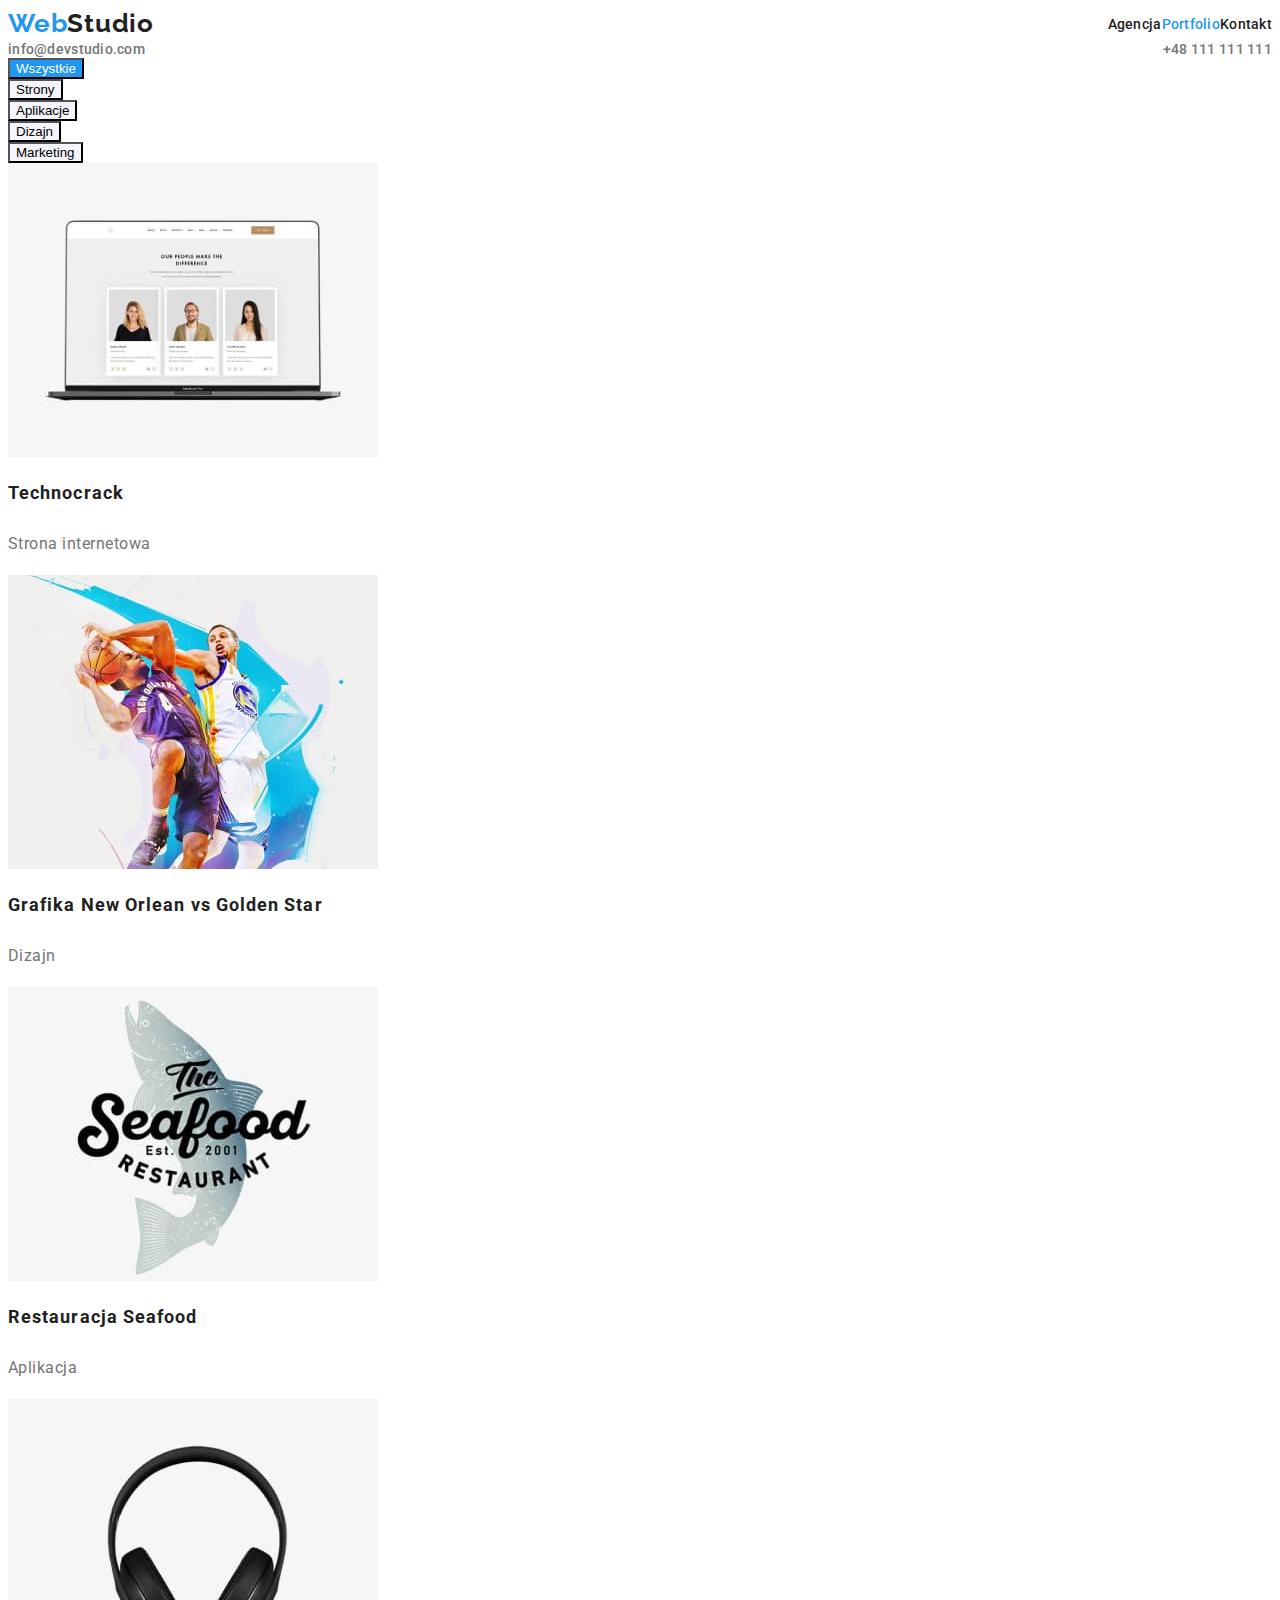
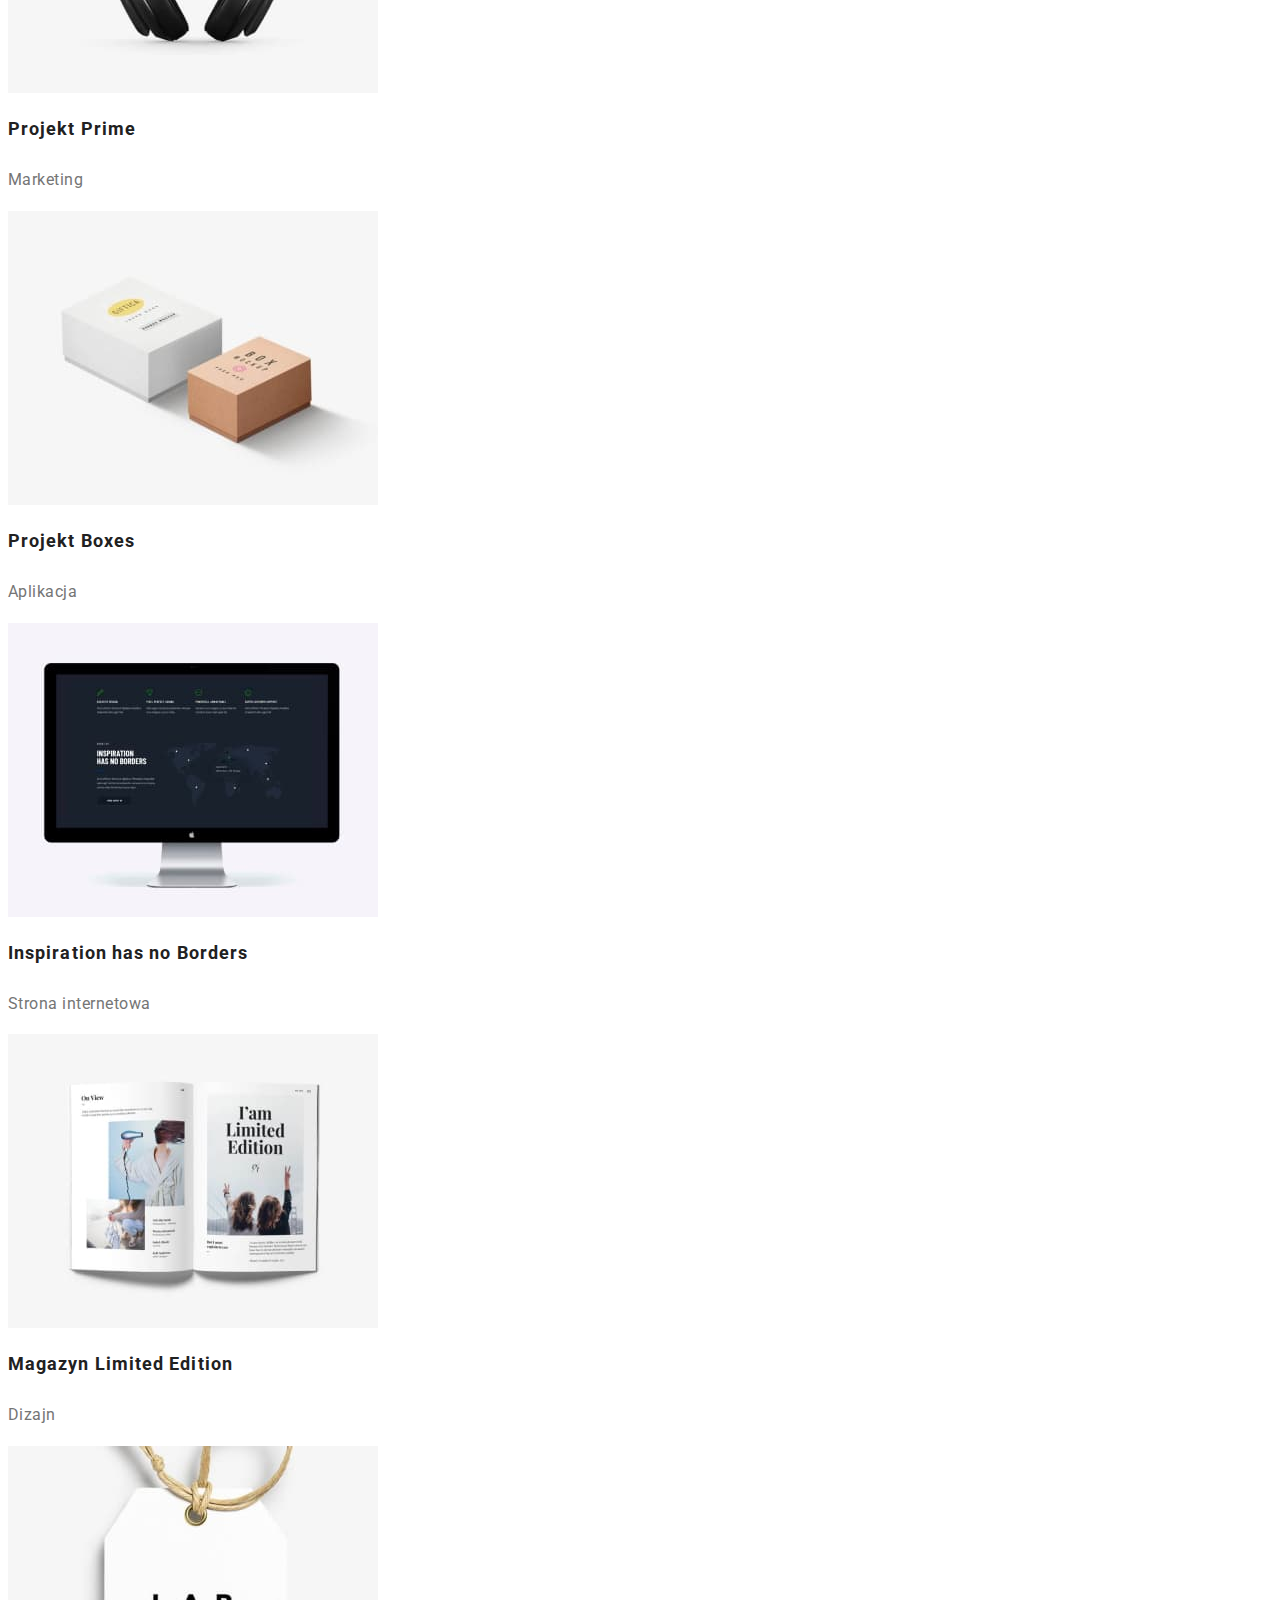
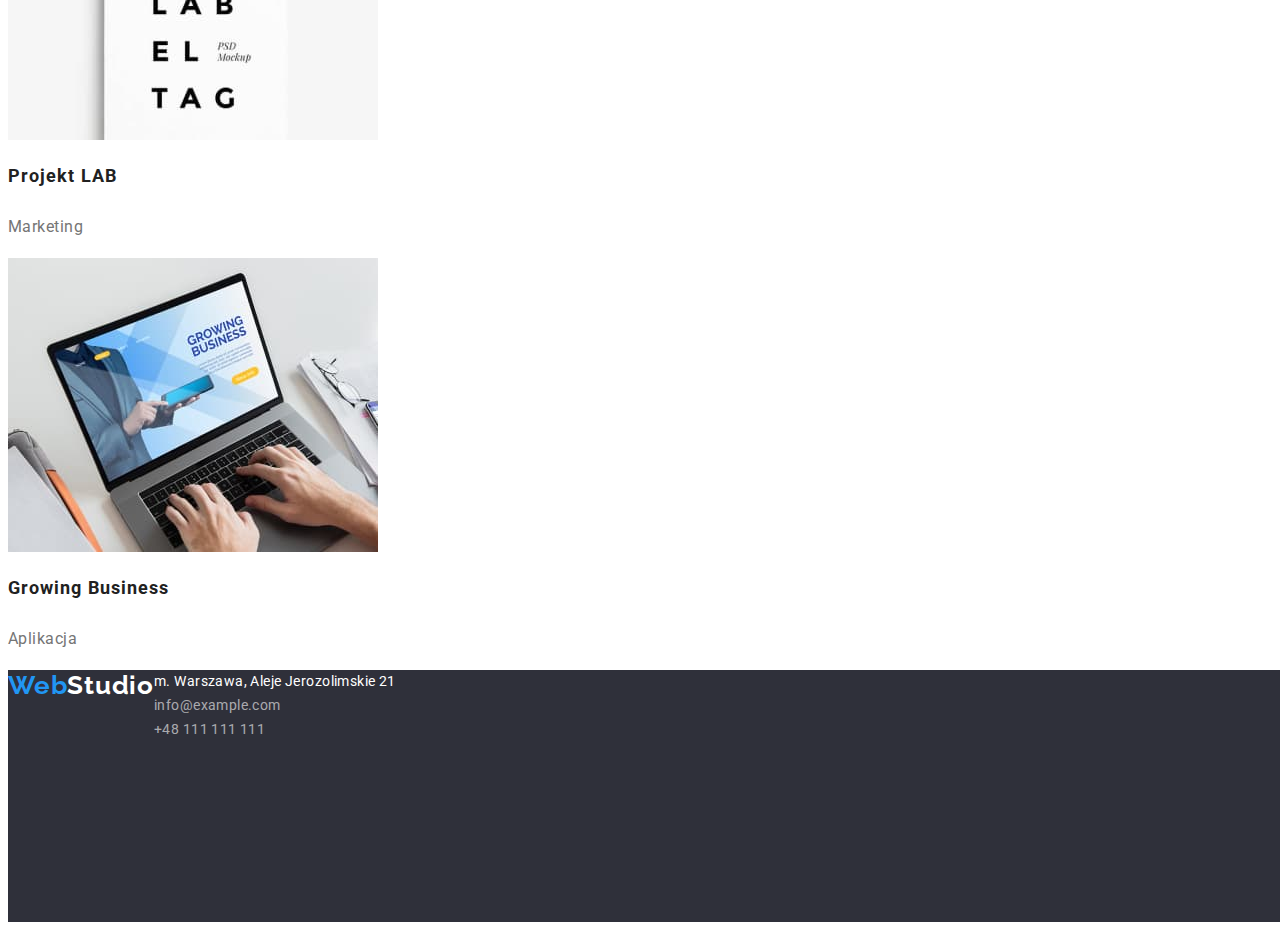
==== portfolio.html @ 9b87eff1 "Add files via upload" ====
<!DOCTYPE html>
<html lang="pl-PL">
  <head>
    <meta charset="UTF-8" />
    <meta http-equiv="X-UA-Compatible" content="IE=edge" />
    <meta name="viewport" content="width=device-width, initial-scale=1.0" />
    <title>Portfolio</title>
    <link rel="stylesheet" href="./css/styles.css" />
    <link rel="preconnect" href="https://fonts.gstatic.com" />
    <link
      href="https://fonts.googleapis.com/css2?family=Raleway:wght@700&family=Roboto:wght@400;500;700;900&display=swap"
      rel="stylesheet"
    />
  </head>

  <body>
    <!-- <HEADER> (MENU NAVIGATION) -->
    <header>
      <nav class="menu-navigation">
        <a class="logo-link" href="./index.html"
          ><span class="logo-blue">Web</span>Studio</a
        >
        <ul class="menu-navigation-list">
          <li class="menu-navigation-list-item">
            <a class="menu-navigation-list-link" href="#">Agencja</a>
          </li>
          <li class="menu-navigation-list-item">
            <a
              class="menu-navigation-list-link active-link"
              href="./portfolio.html"
              >Portfolio</a
            >
          </li>
          <li class="menu-navigation-list-item">
            <a class="menu-navigation-list-link" href="#">Kontakt</a>
          </li>
        </ul>
      </nav>
      <ul class="menu-contacts-list">
        <li class="menu-contacts-list-item">
          <a class="menu-contacts-list-link" href="mailto:info@devstudio.com"
            >info@devstudio.com</a
          >
        </li>
        <li class="menu-contacts-list-item">
          <a class="menu-contacts-list-link" href="tel:+48111111111"
            >+48 111 111 111</a
          >
        </li>
      </ul>
    </header>

    <main>
      <section class="portfolio">
        <div class="filters">
          <ul class="filters-list">
            <li class="filters-list-item">
              <button class="filter-btn active-btn" type="button">
                Wszystkie
              </button>
            </li>
            <li class="filters-list-item">
              <button class="filter-btn" type="button">Strony</button>
            </li>
            <li class="filters-list-item">
              <button class="filter-btn" type="button">Aplikacje</button>
            </li>
            <li class="filters-list-item">
              <button class="filter-btn" type="button">Dizajn</button>
            </li>
            <li class="filters-list-item">
              <button class="filter-btn" type="button">Marketing</button>
            </li>
          </ul>
        </div>
        
        <div class="examples">
          <ul class="examples-list">
            <li class="examples-list-item">
              <img
                class="examples-list-photo"
                src="./images/portfolio/portfolio-technocrack.jpg"
                alt="strona internetowa z trzema postaciami"
                width="370"
                height="294"
              />
              <p class="examples-list-title">Technocrack</p>
              <p class="examples-list-category">Strona internetowa</p>
            </li>
            <li class="examples-list-item">
              <img
                class="examples-list-photo"
                src="./images/portfolio/portfolio-grafika.jpg"
                alt="dwóch koszykarzy w powietrzu z piłką"
                width="370"
                height="294"
              />
              <p class="examples-list-title">
                Grafika New Orlean vs Golden Star
              </p>
              <p class="examples-list-category">Dizajn</p>
            </li>
            <li class="examples-list-item">
              <img
                class="examples-list-photo"
                src="./images/portfolio/portfolio-restauracja.jpg"
                alt="szara ryba z logo restauracji"
                width="370"
                height="294"
              />
              <p class="examples-list-title">Restauracja Seafood</p>
              <p class="examples-list-category">Aplikacja</p>
            </li>
            <li class="examples-list-item">
              <img
                class="examples-list-photo"
                src="./images/portfolio/portfolio-prime.jpg"
                alt="czarne słuchawki"
                width="370"
                height="294"
              />
              <p class="examples-list-title">Projekt Prime</p>
              <p class="examples-list-category">Marketing</p>
            </li>
            <li class="examples-list-item">
              <img
                class="examples-list-photo"
                src="./images/portfolio/portfolio-boxes.jpg"
                alt="dwa prostokątne pudełka"
                width="370"
                height="294"
              />
              <p class="examples-list-title">Projekt Boxes</p>
              <p class="examples-list-category">Aplikacja</p>
            </li>
            <li class="examples-list-item">
              <img
                class="examples-list-photo"
                src="./images/portfolio/portfolio-inspiration.jpg"
                alt="monitor z szarą mapą świata na czarnym tle"
                width="370"
                height="294"
              />
              <p class="examples-list-title">Inspiration has no Borders</p>
              <p class="examples-list-category">Strona internetowa</p>
            </li>
            <li class="examples-list-item">
              <img
                class="examples-list-photo"
                src="./images/portfolio/portfolio-magazyn.jpg"
                alt="książka z artykułami"
                width="370"
                height="294"
              />
              <p class="examples-list-title">Magazyn Limited Edition</p>
              <p class="examples-list-category">Dizajn</p>
            </li>
            <li class="examples-list-item">
              <img
                class="examples-list-photo"
                src="./images/portfolio/portfolio-lab.jpg"
                alt="biała etykieta ze sznurkiem"
                width="370"
                height="294"
              />
              <p class="examples-list-title">Projekt LAB</p>
              <p class="examples-list-category">Marketing</p>
            </li>
            <li class="examples-list-item">
              <img
                class="examples-list-photo"
                src="./images/portfolio/portfolio-growing.jpg"
                alt="laptop pokazujązy fragment mężczyzny w garniturze"
                width="370"
                height="294"
              />
              <p class="examples-list-title">Growing Business</p>
              <p class="examples-list-category">Aplikacja</p>
            </li>
          </ul>
        </div>
      </section>
    </main>

    <!-- CONTACT -->
    <footer class="contact">
      <a class="logo-link white" href="./index.html">
        <span class="logo-blue">Web</span>Studio
      </a>
      <address class="address">
        <ul class="address-list">
          <li class="address-list-item">
            <a
              class="address-list-link white"
              target="_blank"
              href="https://goo.gl/maps/rPz5dUSjKDYNv8CF8"
            >
              m. Warszawa, Aleje Jerozolimskie 21
            </a>
          </li>
          <li class="address-list-item">
            <a class="address-list-link" href="mailto:info@example.com">
              info@example.com
            </a>
          </li>
          <li class="address-list-item">
            <a class="address-list-link" href="tel:+48111111111">
              +48 111 111 111
            </a>
          </li>
        </ul>
      </address>
    </footer>
  </body>
</html>
---- css/styles.css ----
:root {
  --main-font: 'Roboto', 'Verdana', 'Tahoma', sans-serif;
  --secondary-font: 'Raleway', 'Verdana', 'Tahoma', sans-serif;
  --main-color: #212121;
  --white-color: #ffffff;
  --blue-color: #2196f3;
  --gray-color: #757575;
  --background-color-dark: #2f303a;
  --background-color-gray: #f5f4fa;
  --opacity-color: rgba(255, 255, 255, 0.6);
}

body {
  font-family: var(--main-font);
  color: var(--main-color);
}

h1, h2, h3, h4 {
  margin: 0;
}

ul {
  padding: 0;
  margin: 0;
  list-style: none;
}

img {
  display: block;
}

.container {
  width: 1200px;
  padding: 0 15px;
}


/* ======= COMPONENTS ======= */

.logo-link {
  font-family: var(--secondary-font);
  font-weight: 700;
  font-size: 26px;
  line-height: 1.192;
  letter-spacing: 0.03em;
  color: var(--main-color);
}

.logo-blue {
  color: var(--blue-color);
}

.address-list-link,
.menu-navigation-list-link,
.logo-link,
.menu-contacts-list-link {
  text-decoration: none;
}

.section-header {
  font-weight: 700;
  font-size: 36px;
  line-height: 1.167;
  text-align: center;
  letter-spacing: 0.03em;
}

/* ======= END COMPONENTS ======= */



}

/* ======= <HEADER> (MENU NAVIGATION) ======= */

.container {
  background-color: yellow;
  width: 1200px;
  display: flex;
  align-items: center;
  justify-content: center;
  flex-direction: column;
}

.menu-navigation,
.menu-navigation-list,
.menu-contacts-list {
  display: flex;
  align-items: center;
  justify-content: space-between;
}

.menu-navigation-list-link,
.menu-contacts-list-link {
  font-weight: 500;
  font-size: 14px;
  line-height: 1.142;
  letter-spacing: 0.02em;
  color: var(--main-color);
}

.menu-contacts-list-link {
  color: var(--gray-color);
}

.menu-navigation-list-link:hover,
.menu-navigation-list-link:focus,
.menu-contacts-list-link:hover,
.menu-contacts-list-link:focus,
.active-link {
  color: var(--blue-color);
}

/* ======= END <HEADER> (MENU NAVIGATION) ======= */

/* ======= <MAIN> (HEADER)  ======= */



.background-header {
  display: flex;
  flex-direction: column;
  justify-content: center;
  align-items: center;

  background-color: var(--background-color-dark);
  width: 1600px;
  height: 600px;
}

.main-header {
  color: var(--white-color);
  font-weight: 900;
  font-size: 44px;
  line-height: 1.36;
  text-align: center;
  letter-spacing: 0.06em;
  text-transform: uppercase;
  width: 696px;
  height: 120px;
  margin-bottom: 30px;
}

.order-btn {
  width: 200px;
  height: 50px;
  background: #2196F3;
  box-shadow: 0px 4px 4px rgba(0, 0, 0, 0.15);
  border-radius: 4px;

  background-color: var(--blue-color);
  color: var(--white-color);
  font-family: var(--main-font);
  font-weight: 700;
  font-size: 16px;
  line-height: 1.87;
  text-align: center;
  letter-spacing: .06em;
  box-shadow: 0px 4px 4px rgba(0, 0, 0, 0.15);
  border-radius: 4px;
  cursor: pointer;
}

/* ======= END <MAIN> (HEADER) ======= */

/* ======= WHY US ======= */

.article-list {
  display: flex;
}

.article-header {
  font-weight: 700;
  font-size: 14px;
  line-height: 1.143;
  letter-spacing: 0.03em;
  text-transform: uppercase;
}

.article-list-text {
  font-size: 14px;
  line-height: 1.71;
  letter-spacing: 0.03em;
  color: var(--gray-color);
}
/* ======= END WHY US ======= */

/* ======= OFFER ======= */

.offer-list {
  display: flex;
  justify-content: space-between;
}

/* ======= END OFFER ======= */

/* ======= TEAM ======= */

.team-list {
  display: flex;
}

.team {
  background-color: var(--background-color-gray);
  /*  width: 1600px;
  height: 648px;*/
}

.team-list {
  list-style: none;
  justify-content: space-between;
}

.team-list-name {
  font-weight: 500;
  font-size: 16px;
  line-height: 1.188;
  text-align: center;
  letter-spacing: 0.03em;
}

.team-list-position {
  font-size: 16px;
  line-height: 1.188;
  text-align: center;
  letter-spacing: 0.03em;

  color: var(--gray-color);
}
/* ======= END TEAM ======= */

/* =======  CONTACT ======= */

.contact-container {
  margin: 60px auto 60px 215px;
}

/* .address-list  */

.contact {
  display: flex;

  background-color: var(--background-color-dark);
  width: 1600px;
  height: 252px;
}

.address-list-link {
  font-size: 14px;
  line-height: 1.71;
  letter-spacing: 0.03em;
  font-style: normal;
  color: var(--opacity-color);
}

.address-list-link:hover,
.address-list-link:focus {
  color: var(--blue-color);
}

.white {
  color: var(--white-color);
}

/* ======= END CONTACT ======= */

/* ===================== portfolio ===================== */

/* ======= PORTFOLIO ======= */

.filter-btn {
  background-color: var(--background-color-gray);
  cursor: pointer;
}

.filter-btn:hover,
.filter-btn:focus,
.active-btn {
  color: var(--white-color);
  background-color: var(--blue-color);
}

.examples-list-title {
  font-weight: 700;
  font-size: 18px;
  line-height: 2;
  letter-spacing: 0.06em;
}

.examples-list-category {
  font-size: 16px;
  line-height: 1.87;
  letter-spacing: 0.03em;
  color: var(--gray-color);
}
/* ======= END PORTFOLIO ======= */
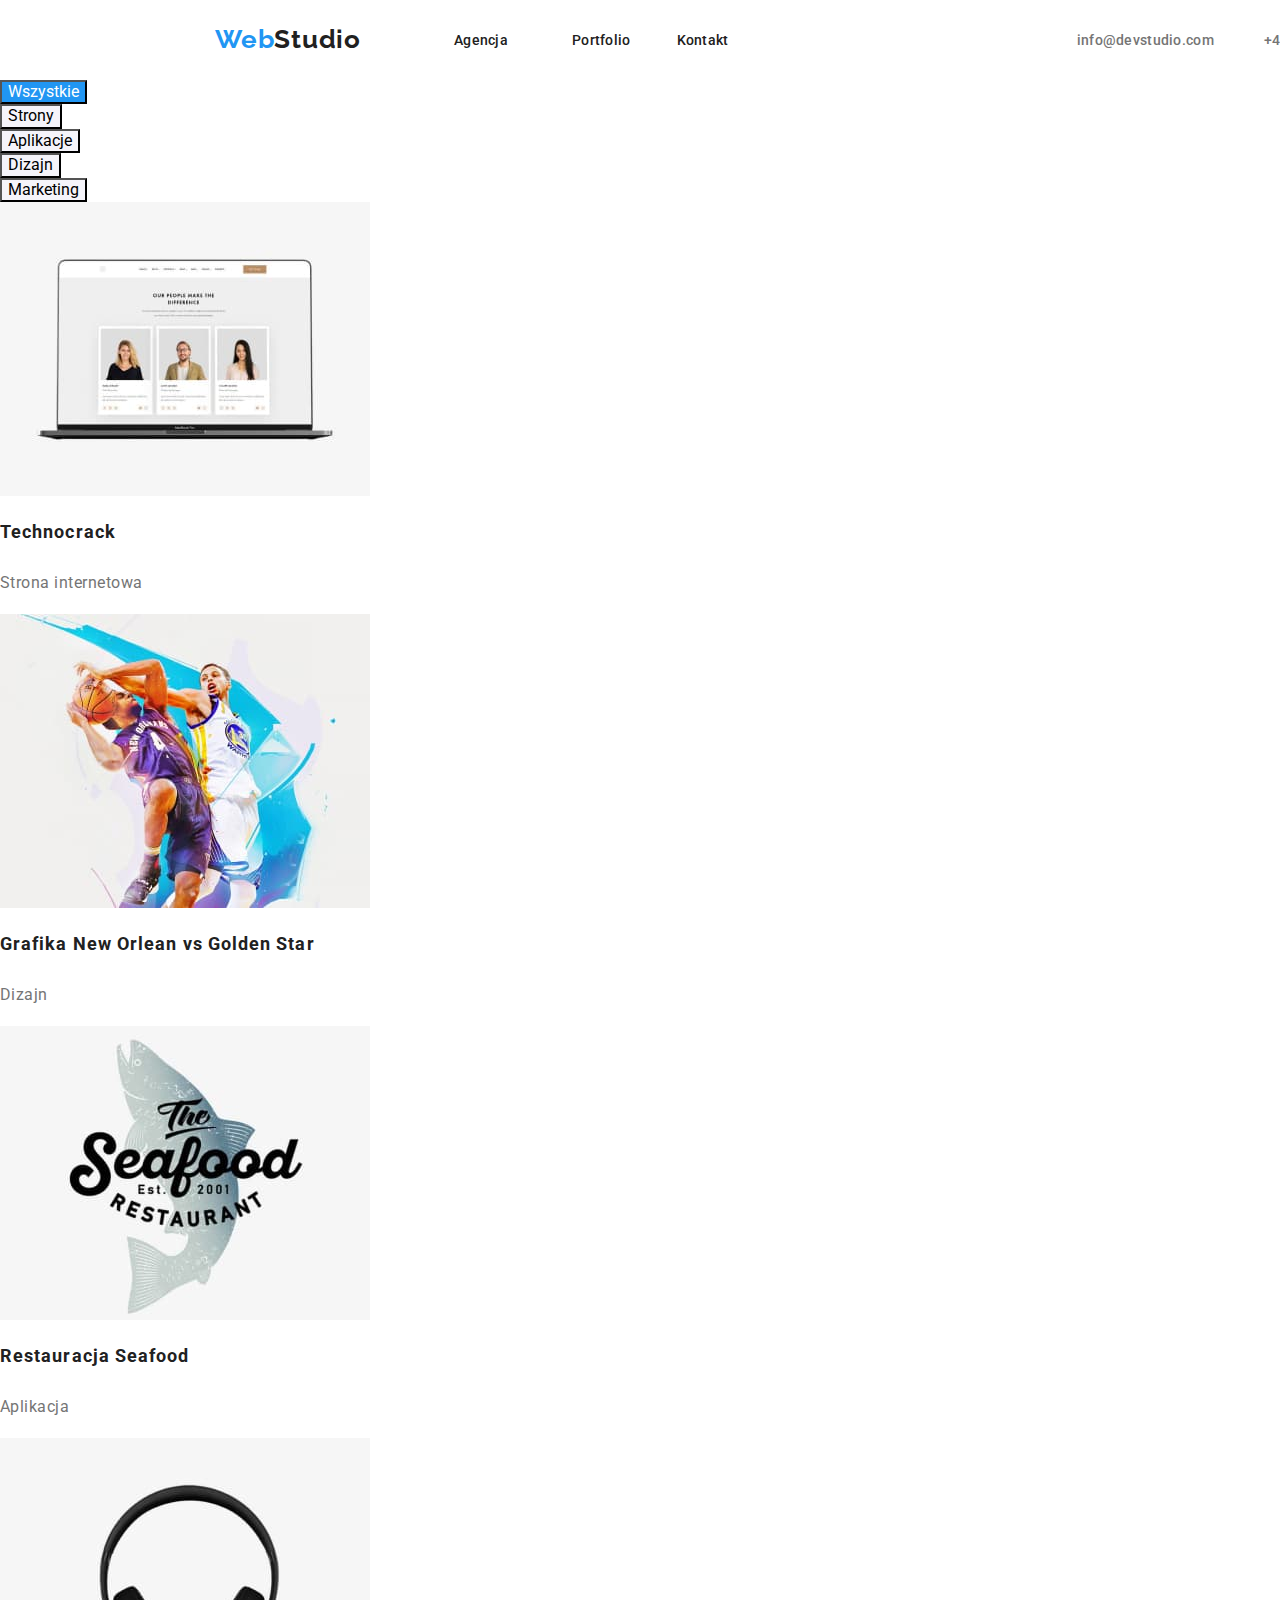
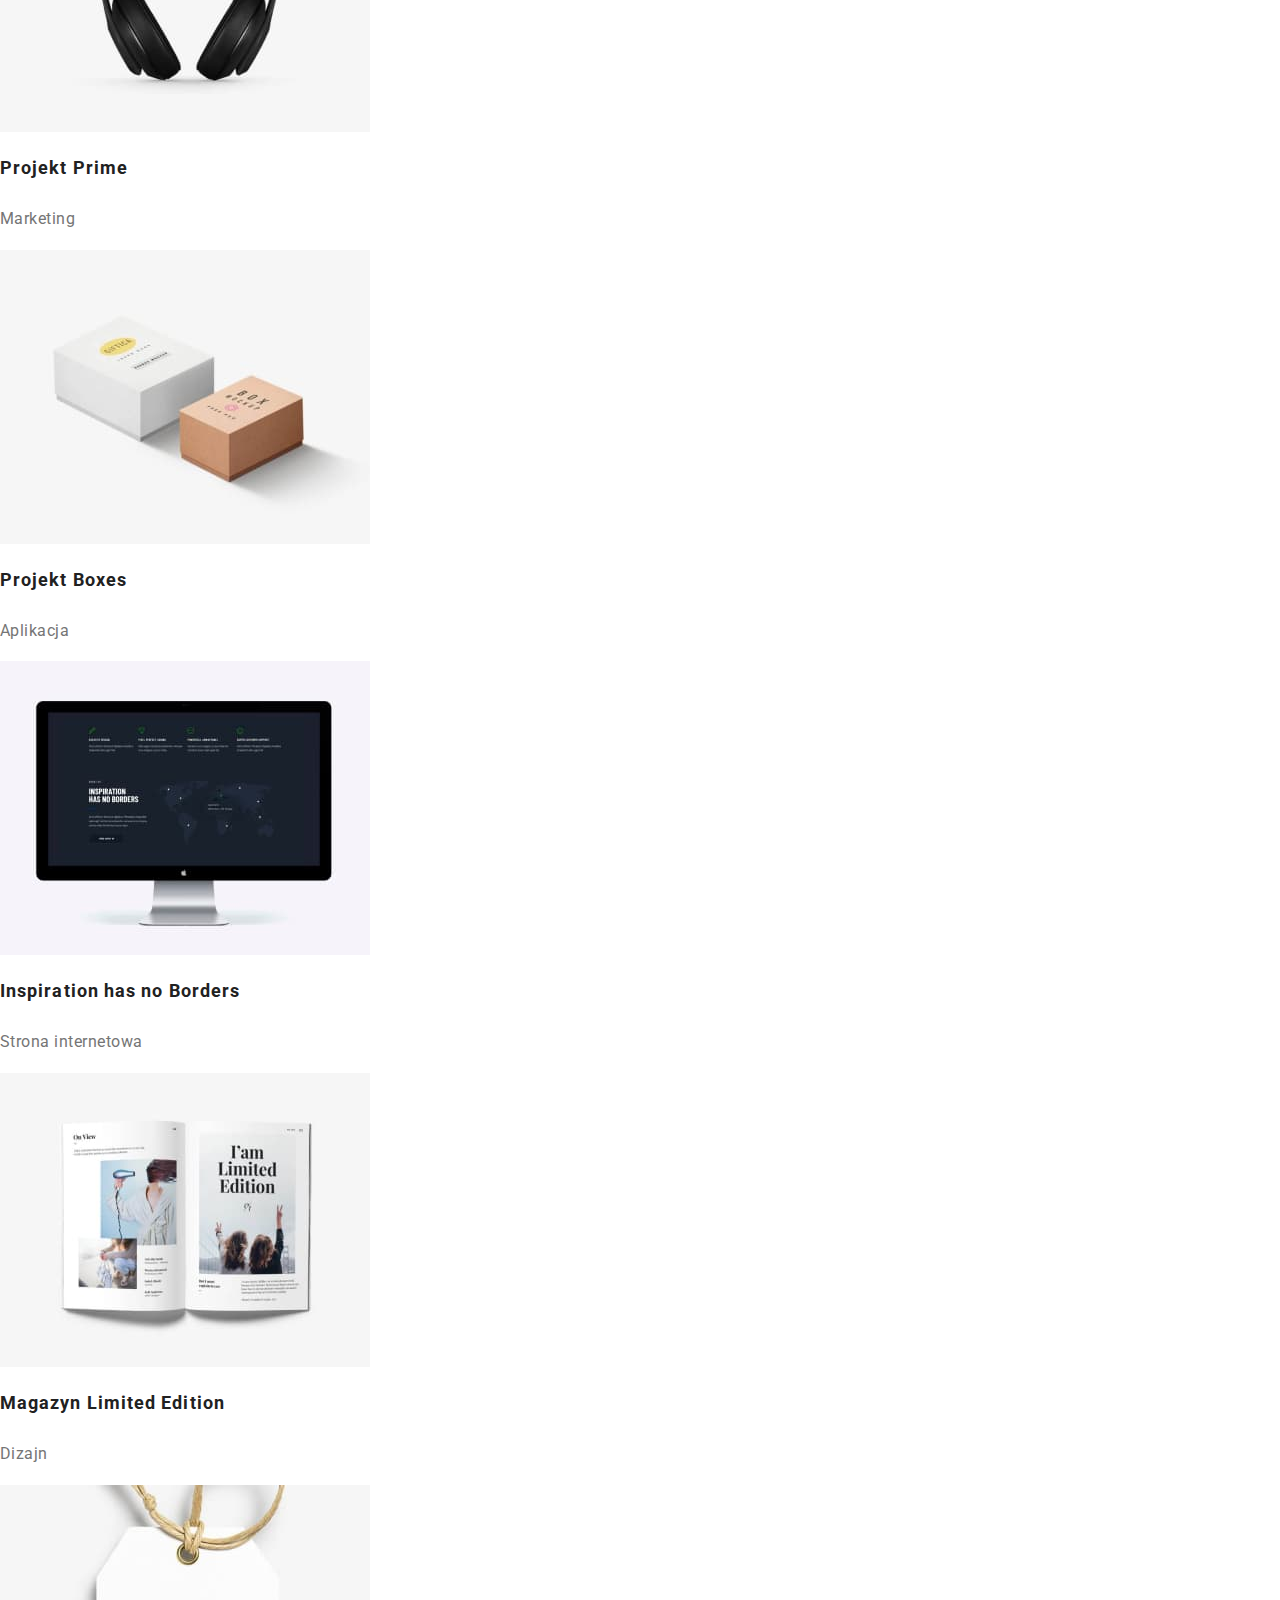
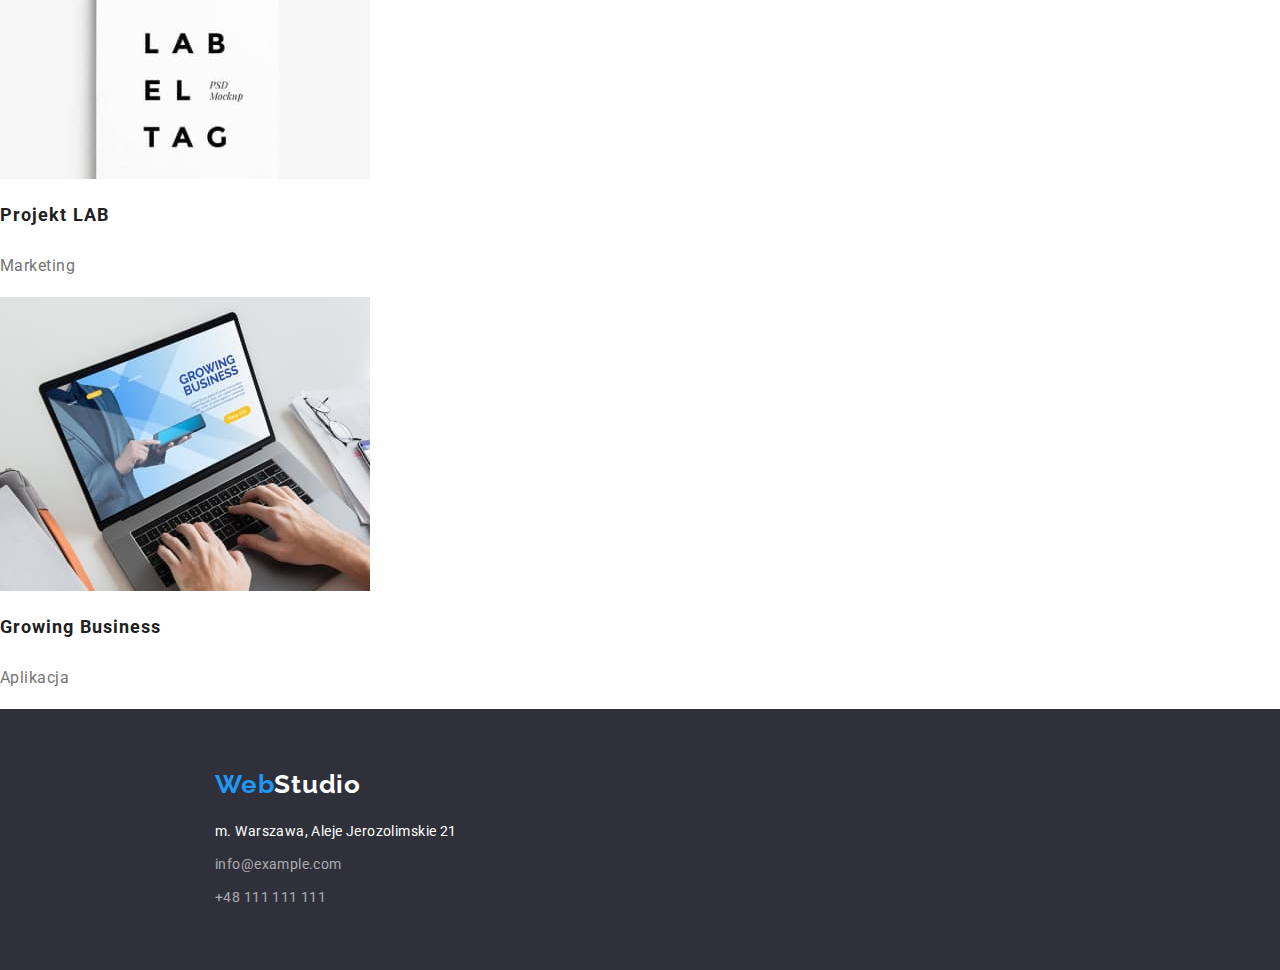
==== commit 4a9eb74f: "zaczynam portfolio, container 1600" ====
--- a/portfolio.html
+++ b/portfolio.html
@@ -5,6 +5,10 @@
     <meta http-equiv="X-UA-Compatible" content="IE=edge" />
     <meta name="viewport" content="width=device-width, initial-scale=1.0" />
     <title>Portfolio</title>
+     <link
+    rel="stylesheet"
+    href="https://cdnjs.cloudflare.com/ajax/libs/modern-normalize/1.0.0/modern-normalize.min.css"
+    />
     <link rel="stylesheet" href="./css/styles.css" />
     <link rel="preconnect" href="https://fonts.gstatic.com" />
     <link
@@ -14,202 +18,206 @@
   </head>
 
   <body>
-    <!-- <HEADER> (MENU NAVIGATION) -->
-    <header>
-      <nav class="menu-navigation">
-        <a class="logo-link" href="./index.html"
-          ><span class="logo-blue">Web</span>Studio</a
-        >
-        <ul class="menu-navigation-list">
-          <li class="menu-navigation-list-item">
-            <a class="menu-navigation-list-link" href="#">Agencja</a>
-          </li>
-          <li class="menu-navigation-list-item">
-            <a
-              class="menu-navigation-list-link active-link"
-              href="./portfolio.html"
-              >Portfolio</a
-            >
-          </li>
-          <li class="menu-navigation-list-item">
-            <a class="menu-navigation-list-link" href="#">Kontakt</a>
-          </li>
-        </ul>
-      </nav>
-      <ul class="menu-contacts-list">
-        <li class="menu-contacts-list-item">
-          <a class="menu-contacts-list-link" href="mailto:info@devstudio.com"
-            >info@devstudio.com</a
-          >
-        </li>
-        <li class="menu-contacts-list-item">
-          <a class="menu-contacts-list-link" href="tel:+48111111111"
-            >+48 111 111 111</a
-          >
-        </li>
-      </ul>
-    </header>
-
-    <main>
-      <section class="portfolio">
-        <div class="filters">
-          <ul class="filters-list">
-            <li class="filters-list-item">
-              <button class="filter-btn active-btn" type="button">
-                Wszystkie
-              </button>
+    <div class="main-page">
+      <!-- <HEADER> (MENU NAVIGATION) -->
+      <header>
+        <div class="container">    
+          <nav class="menu-navigation">
+            <a class="logo-link" href="./index.html"
+              ><span class="logo-blue">Web</span>Studio
+            </a>
+            <ul class="menu-navigation-list">
+              <li class="menu-navigation-list-item">
+                <a class="menu-navigation-list-link" href="#">Agencja</a>
+              </li>
+              <li class="menu-navigation-list-item">
+                <a class="menu-navigation-list-link" href="./portfolio.html"
+                  >Portfolio
+                </a>
+              </li>
+              <li class="menu-navigation-list-item">
+                <a class="menu-navigation-list-link" href="#">Kontakt</a>
+              </li>
+            </ul>
+          </nav>
+          <ul class="menu-contacts-list">
+            <li class="menu-contacts-list-item">
+              <a class="menu-contacts-list-link" href="mailto:info@devstudio.com"
+                >info@devstudio.com
+              </a>
             </li>
-            <li class="filters-list-item">
-              <button class="filter-btn" type="button">Strony</button>
-            </li>
-            <li class="filters-list-item">
-              <button class="filter-btn" type="button">Aplikacje</button>
-            </li>
-            <li class="filters-list-item">
-              <button class="filter-btn" type="button">Dizajn</button>
-            </li>
-            <li class="filters-list-item">
-              <button class="filter-btn" type="button">Marketing</button>
+            <li class="menu-contacts-list-item">
+              <a class="menu-contacts-list-link" href="tel:+48111111111"
+                >+48 111 111 111
+              </a>
             </li>
           </ul>
         </div>
-        
-        <div class="examples">
-          <ul class="examples-list">
-            <li class="examples-list-item">
-              <img
-                class="examples-list-photo"
-                src="./images/portfolio/portfolio-technocrack.jpg"
-                alt="strona internetowa z trzema postaciami"
-                width="370"
-                height="294"
-              />
-              <p class="examples-list-title">Technocrack</p>
-              <p class="examples-list-category">Strona internetowa</p>
-            </li>
-            <li class="examples-list-item">
-              <img
-                class="examples-list-photo"
-                src="./images/portfolio/portfolio-grafika.jpg"
-                alt="dwóch koszykarzy w powietrzu z piłką"
-                width="370"
-                height="294"
-              />
-              <p class="examples-list-title">
-                Grafika New Orlean vs Golden Star
-              </p>
-              <p class="examples-list-category">Dizajn</p>
-            </li>
-            <li class="examples-list-item">
-              <img
-                class="examples-list-photo"
-                src="./images/portfolio/portfolio-restauracja.jpg"
-                alt="szara ryba z logo restauracji"
-                width="370"
-                height="294"
-              />
-              <p class="examples-list-title">Restauracja Seafood</p>
-              <p class="examples-list-category">Aplikacja</p>
-            </li>
-            <li class="examples-list-item">
-              <img
-                class="examples-list-photo"
-                src="./images/portfolio/portfolio-prime.jpg"
-                alt="czarne słuchawki"
-                width="370"
-                height="294"
-              />
-              <p class="examples-list-title">Projekt Prime</p>
-              <p class="examples-list-category">Marketing</p>
-            </li>
-            <li class="examples-list-item">
-              <img
-                class="examples-list-photo"
-                src="./images/portfolio/portfolio-boxes.jpg"
-                alt="dwa prostokątne pudełka"
-                width="370"
-                height="294"
-              />
-              <p class="examples-list-title">Projekt Boxes</p>
-              <p class="examples-list-category">Aplikacja</p>
-            </li>
-            <li class="examples-list-item">
-              <img
-                class="examples-list-photo"
-                src="./images/portfolio/portfolio-inspiration.jpg"
-                alt="monitor z szarą mapą świata na czarnym tle"
-                width="370"
-                height="294"
-              />
-              <p class="examples-list-title">Inspiration has no Borders</p>
-              <p class="examples-list-category">Strona internetowa</p>
-            </li>
-            <li class="examples-list-item">
-              <img
-                class="examples-list-photo"
-                src="./images/portfolio/portfolio-magazyn.jpg"
-                alt="książka z artykułami"
-                width="370"
-                height="294"
-              />
-              <p class="examples-list-title">Magazyn Limited Edition</p>
-              <p class="examples-list-category">Dizajn</p>
-            </li>
-            <li class="examples-list-item">
-              <img
-                class="examples-list-photo"
-                src="./images/portfolio/portfolio-lab.jpg"
-                alt="biała etykieta ze sznurkiem"
-                width="370"
-                height="294"
-              />
-              <p class="examples-list-title">Projekt LAB</p>
-              <p class="examples-list-category">Marketing</p>
-            </li>
-            <li class="examples-list-item">
-              <img
-                class="examples-list-photo"
-                src="./images/portfolio/portfolio-growing.jpg"
-                alt="laptop pokazujązy fragment mężczyzny w garniturze"
-                width="370"
-                height="294"
-              />
-              <p class="examples-list-title">Growing Business</p>
-              <p class="examples-list-category">Aplikacja</p>
-            </li>
-          </ul>
-        </div>
-      </section>
-    </main>
+      </header>
 
-    <!-- CONTACT -->
-    <footer class="contact">
-      <a class="logo-link white" href="./index.html">
-        <span class="logo-blue">Web</span>Studio
-      </a>
-      <address class="address">
-        <ul class="address-list">
-          <li class="address-list-item">
-            <a
-              class="address-list-link white"
-              target="_blank"
-              href="https://goo.gl/maps/rPz5dUSjKDYNv8CF8"
-            >
-              m. Warszawa, Aleje Jerozolimskie 21
+      <main>
+        <section class="portfolio">
+          <div class="filters">
+            <ul class="filters-list">
+              <li class="filters-list-item">
+                <button class="filter-btn active-btn" type="button">
+                  Wszystkie
+                </button>
+              </li>
+              <li class="filters-list-item">
+                <button class="filter-btn" type="button">Strony</button>
+              </li>
+              <li class="filters-list-item">
+                <button class="filter-btn" type="button">Aplikacje</button>
+              </li>
+              <li class="filters-list-item">
+                <button class="filter-btn" type="button">Dizajn</button>
+              </li>
+              <li class="filters-list-item">
+                <button class="filter-btn" type="button">Marketing</button>
+              </li>
+            </ul>
+          </div>
+          
+          <div class="examples">
+            <ul class="examples-list">
+              <li class="examples-list-item">
+                <img
+                  class="examples-list-photo"
+                  src="./images/portfolio/portfolio-technocrack.jpg"
+                  alt="strona internetowa z trzema postaciami"
+                  width="370"
+                  height="294"
+                />
+                <p class="examples-list-title">Technocrack</p>
+                <p class="examples-list-category">Strona internetowa</p>
+              </li>
+              <li class="examples-list-item">
+                <img
+                  class="examples-list-photo"
+                  src="./images/portfolio/portfolio-grafika.jpg"
+                  alt="dwóch koszykarzy w powietrzu z piłką"
+                  width="370"
+                  height="294"
+                />
+                <p class="examples-list-title">
+                  Grafika New Orlean vs Golden Star
+                </p>
+                <p class="examples-list-category">Dizajn</p>
+              </li>
+              <li class="examples-list-item">
+                <img
+                  class="examples-list-photo"
+                  src="./images/portfolio/portfolio-restauracja.jpg"
+                  alt="szara ryba z logo restauracji"
+                  width="370"
+                  height="294"
+                />
+                <p class="examples-list-title">Restauracja Seafood</p>
+                <p class="examples-list-category">Aplikacja</p>
+              </li>
+              <li class="examples-list-item">
+                <img
+                  class="examples-list-photo"
+                  src="./images/portfolio/portfolio-prime.jpg"
+                  alt="czarne słuchawki"
+                  width="370"
+                  height="294"
+                />
+                <p class="examples-list-title">Projekt Prime</p>
+                <p class="examples-list-category">Marketing</p>
+              </li>
+              <li class="examples-list-item">
+                <img
+                  class="examples-list-photo"
+                  src="./images/portfolio/portfolio-boxes.jpg"
+                  alt="dwa prostokątne pudełka"
+                  width="370"
+                  height="294"
+                />
+                <p class="examples-list-title">Projekt Boxes</p>
+                <p class="examples-list-category">Aplikacja</p>
+              </li>
+              <li class="examples-list-item">
+                <img
+                  class="examples-list-photo"
+                  src="./images/portfolio/portfolio-inspiration.jpg"
+                  alt="monitor z szarą mapą świata na czarnym tle"
+                  width="370"
+                  height="294"
+                />
+                <p class="examples-list-title">Inspiration has no Borders</p>
+                <p class="examples-list-category">Strona internetowa</p>
+              </li>
+              <li class="examples-list-item">
+                <img
+                  class="examples-list-photo"
+                  src="./images/portfolio/portfolio-magazyn.jpg"
+                  alt="książka z artykułami"
+                  width="370"
+                  height="294"
+                />
+                <p class="examples-list-title">Magazyn Limited Edition</p>
+                <p class="examples-list-category">Dizajn</p>
+              </li>
+              <li class="examples-list-item">
+                <img
+                  class="examples-list-photo"
+                  src="./images/portfolio/portfolio-lab.jpg"
+                  alt="biała etykieta ze sznurkiem"
+                  width="370"
+                  height="294"
+                />
+                <p class="examples-list-title">Projekt LAB</p>
+                <p class="examples-list-category">Marketing</p>
+              </li>
+              <li class="examples-list-item">
+                <img
+                  class="examples-list-photo"
+                  src="./images/portfolio/portfolio-growing.jpg"
+                  alt="laptop pokazujązy fragment mężczyzny w garniturze"
+                  width="370"
+                  height="294"
+                />
+                <p class="examples-list-title">Growing Business</p>
+                <p class="examples-list-category">Aplikacja</p>
+              </li>
+            </ul>
+          </div>
+        </section>
+      </main>
+
+      <!-- CONTACT -->
+        <footer class="contact">
+          <div class="contact-container">
+            <a class="logo-link-white" href="./index.html">
+              <span class="logo-blue">Web</span>Studio
             </a>
-          </li>
-          <li class="address-list-item">
-            <a class="address-list-link" href="mailto:info@example.com">
-              info@example.com
-            </a>
-          </li>
-          <li class="address-list-item">
-            <a class="address-list-link" href="tel:+48111111111">
-              +48 111 111 111
-            </a>
-          </li>
-        </ul>
-      </address>
-    </footer>
+            <address class="address">
+              <ul class="address-list">
+                <li class="address-list-item">
+                  <a
+                    class="address-list-link white"
+                    target="_blank"
+                    href="https://goo.gl/maps/rPz5dUSjKDYNv8CF8"
+                  >
+                    m. Warszawa, Aleje Jerozolimskie 21
+                  </a>
+                </li>
+                <li class="address-list-item">
+                  <a class="address-list-link" href="mailto:info@example.com">
+                    info@example.com
+                  </a>
+                </li>
+                <li class="address-list-item">
+                  <a class="address-list-link" href="tel:+48111111111">
+                    +48 111 111 111
+                  </a>
+                </li>
+              </ul>
+            </address>
+          </div>
+        </footer>
+      </div>
   </body>
 </html>
--- a/css/styles.css
+++ b/css/styles.css
@@ -15,7 +15,10 @@
   color: var(--main-color);
 }
 
-h1, h2, h3, h4 {
+h1,
+ h2, 
+ h3, 
+ h4 {
   margin: 0;
 }
 
@@ -25,37 +28,24 @@
   list-style: none;
 }
 
+p {
+  padding: 0;
+}
+
 img {
   display: block;
-}
-
-.container {
-  width: 1200px;
-  padding: 0 15px;
-}
-
-
-/* ======= COMPONENTS ======= */
-
-.logo-link {
-  font-family: var(--secondary-font);
-  font-weight: 700;
-  font-size: 26px;
-  line-height: 1.192;
-  letter-spacing: 0.03em;
-  color: var(--main-color);
-}
-
-.logo-blue {
-  color: var(--blue-color);
 }
 
 .address-list-link,
 .menu-navigation-list-link,
 .logo-link,
+.logo-link-white,
 .menu-contacts-list-link {
   text-decoration: none;
 }
+
+/* ======= COMPONENTS ======= */
+
 
 .section-header {
   font-weight: 700;
@@ -69,17 +59,47 @@
 
 
 
-}
-
 /* ======= <HEADER> (MENU NAVIGATION) ======= */
 
+.main-page {
+  width: 1600px;
+}
+
 .container {
-  background-color: yellow;
-  width: 1200px;
-  display: flex;
-  align-items: center;
-  justify-content: center;
-  flex-direction: column;
+  display: flex;
+  align-items: center;
+  justify-content: space-between;
+  margin-left: 215px;
+  margin-right: 227px;
+  /* height: 80px; */
+}
+
+.logo-link {
+  margin-right: 93px;  
+  margin-top: 24px;
+  margin-bottom: 25px;
+
+  font-family: var(--secondary-font);
+  font-weight: 700;
+  font-size: 26px;
+  line-height: 1.192;
+  letter-spacing: 0.03em;
+  color: var(--main-color);
+}
+
+.logo-blue {
+  color: var(--blue-color);
+}
+
+
+
+.menu-navigation-list-item:nth-child(2) {
+  margin-right: 46px;
+  margin-left: 64px;
+}
+
+.menu-contacts-list-item:first-child {
+  margin-right: 50px;
 }
 
 .menu-navigation,
@@ -89,6 +109,8 @@
   align-items: center;
   justify-content: space-between;
 }
+
+/* .......................... */
 
 .menu-navigation-list-link,
 .menu-contacts-list-link {
@@ -122,10 +144,10 @@
   flex-direction: column;
   justify-content: center;
   align-items: center;
-
+  
   background-color: var(--background-color-dark);
   width: 1600px;
-  height: 600px;
+  border: 1px solid #000;
 }
 
 .main-header {
@@ -137,16 +159,17 @@
   letter-spacing: 0.06em;
   text-transform: uppercase;
   width: 696px;
-  height: 120px;
-  margin-bottom: 30px;
+  margin-top: 200px;
 }
 
 .order-btn {
   width: 200px;
-  height: 50px;
   background: #2196F3;
-  box-shadow: 0px 4px 4px rgba(0, 0, 0, 0.15);
-  border-radius: 4px;
+
+  padding-top: 10px;
+  padding-bottom: 10px;
+  margin-top: 30px;
+  margin-bottom: 200px;
 
   background-color: var(--blue-color);
   color: var(--white-color);
@@ -165,9 +188,37 @@
 
 /* ======= WHY US ======= */
 
+.why-us {
+  display: flex;
+  justify-content: center;
+}
 .article-list {
   display: flex;
-}
+  justify-content: space-between;
+  width: 1170px;
+  margin-top: 94px;
+}
+
+.article-list-item {
+  margin-left: 15px;
+  margin-right: 15px;
+}
+
+.article-list-text {
+  margin-bottom: 94px;
+  margin-top: 10px;
+}
+
+.article-list-item:first-child {
+  margin-left: 0;
+}
+
+
+.article-list-item:last-child {
+  margin-right: 0;
+}
+
+/* .......................... */
 
 .article-header {
   font-weight: 700;
@@ -187,26 +238,67 @@
 
 /* ======= OFFER ======= */
 
+.offer {
+  display: flex;
+  flex-direction: column;
+  justify-content: center;
+  align-items: center;
+}
+
+
 .offer-list {
   display: flex;
   justify-content: space-between;
+  width: 1170px;
+}
+
+.offer .section-header {
+  margin-bottom: 50px;
 }
 
 /* ======= END OFFER ======= */
 
 /* ======= TEAM ======= */
 
-.team-list {
-  display: flex;
-}
+.team-list-item {
+  background-color: #fff;
+  width: 270px;
+  display: flex;
+  flex-direction: column;
+  justify-content: space-between;
+  margin-bottom: 94px;
+  filter: drop-shadow(0px 4px 4px rgba(0, 0, 0, 0.25));
+}
+
+.team-list-position {
+  margin-bottom: 30px;
+}
+
+.team-list-name {
+  margin-top: 30px;
+  margin-bottom: 10px;
+}
+
+.team .section-header {
+  margin-top: 94px;
+  margin-bottom: 50px;
+}
+
+/* .......................... */
 
 .team {
   background-color: var(--background-color-gray);
-  /*  width: 1600px;
-  height: 648px;*/
+  display: flex;
+  flex-direction: column;
+  justify-content: center;
+  align-items: center;
+  /* height: 648px; */
 }
 
 .team-list {
+  display: flex;
+  justify-content: space-between;
+  width: 1170px;  
   list-style: none;
   justify-content: space-between;
 }
@@ -217,6 +309,7 @@
   line-height: 1.188;
   text-align: center;
   letter-spacing: 0.03em;
+  /* height: 368px; */
 }
 
 .team-list-position {
@@ -224,7 +317,7 @@
   line-height: 1.188;
   text-align: center;
   letter-spacing: 0.03em;
-
+  margin-bottom: 30px;
   color: var(--gray-color);
 }
 /* ======= END TEAM ======= */
@@ -233,16 +326,30 @@
 
 .contact-container {
   margin: 60px auto 60px 215px;
-}
-
-/* .address-list  */
+  display: flex;
+  flex-direction: column;
+  justify-content: flex-start;
+  align-items: center;
+}
+
 
 .contact {
   display: flex;
-
   background-color: var(--background-color-dark);
   width: 1600px;
-  height: 252px;
+  /* height: 252px; */
+}
+
+.logo-link-white {
+  margin-bottom: 20px;
+  color: var(--white-color);
+  align-self: flex-start;
+
+  font-family: var(--secondary-font);
+  font-weight: 700;
+  font-size: 26px;
+  line-height: 1.192;
+  letter-spacing: 0.03em;
 }
 
 .address-list-link {
@@ -251,6 +358,10 @@
   letter-spacing: 0.03em;
   font-style: normal;
   color: var(--opacity-color);
+}
+
+.address-list-item:nth-child(2) {
+  margin: 9px 0
 }
 
 .address-list-link:hover,
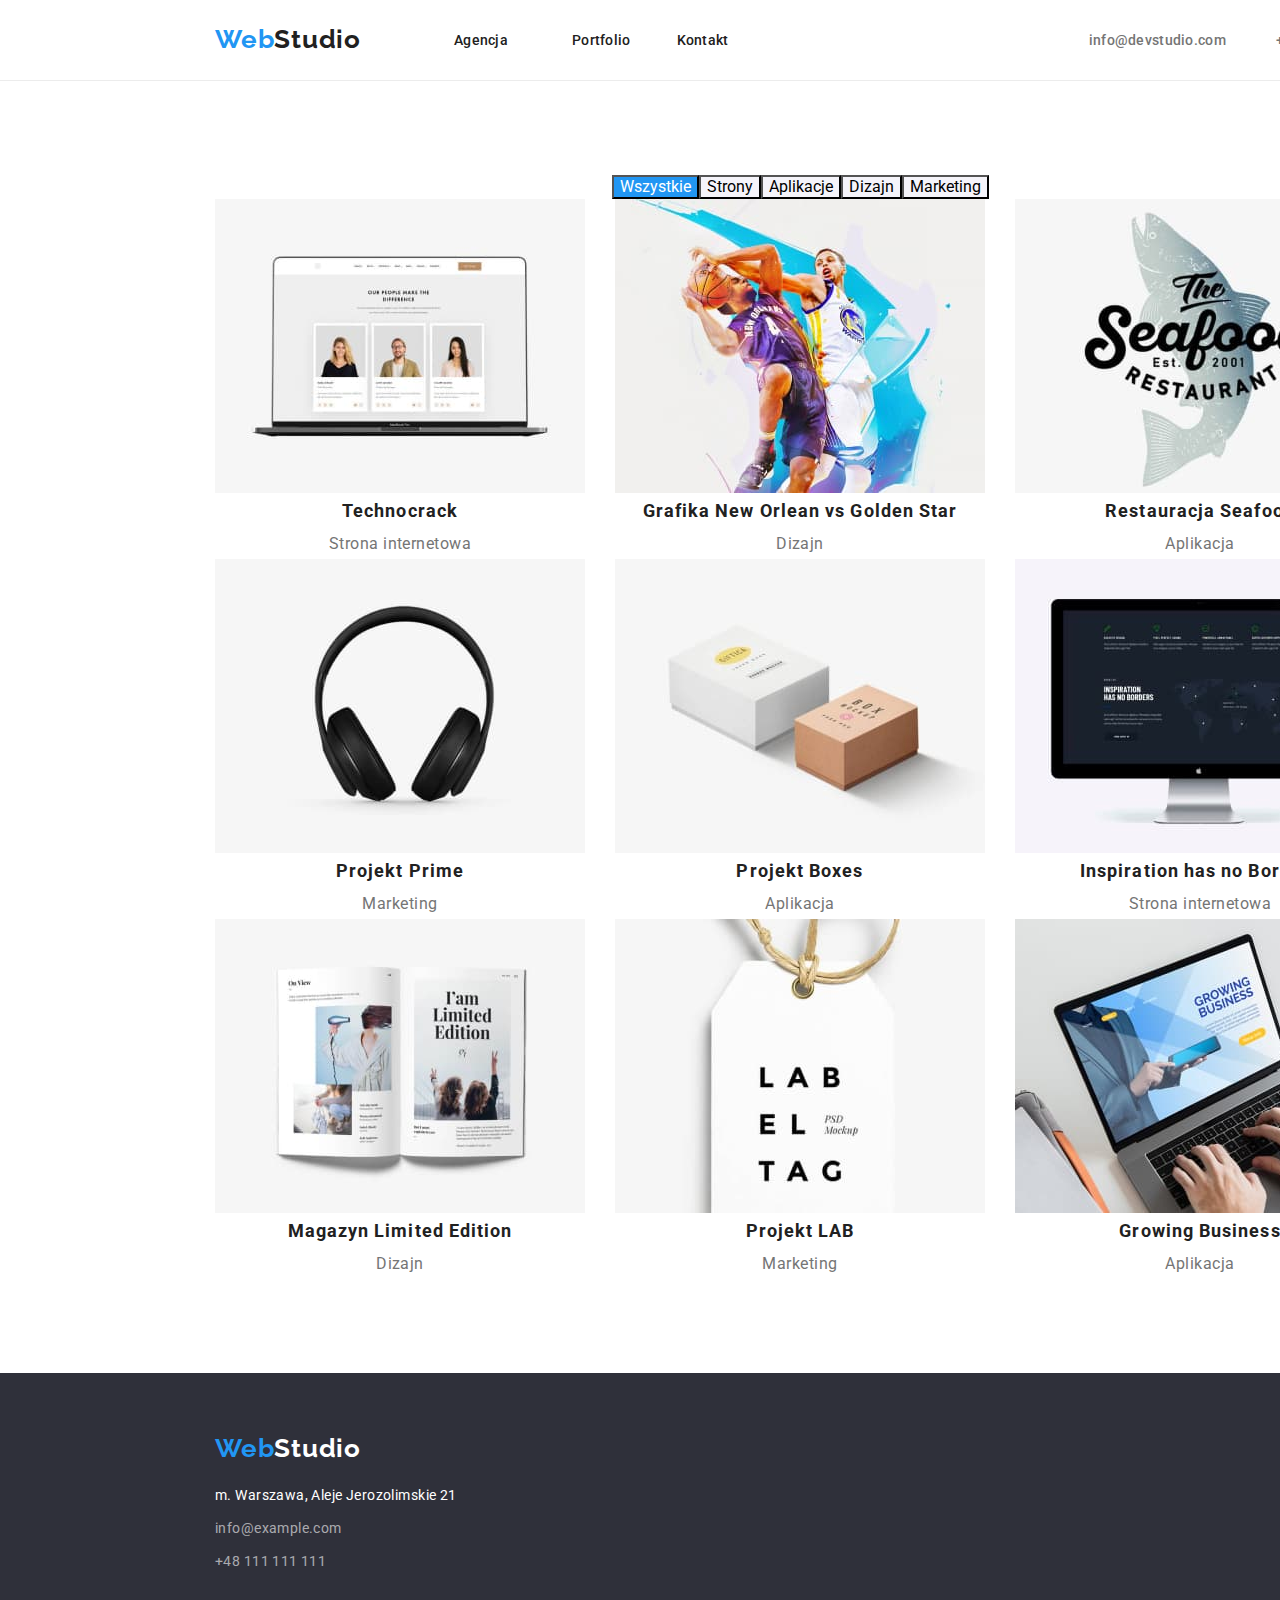
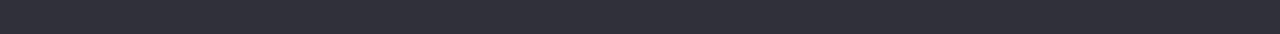
==== commit 819bb172: "portfolio rozpoczęte" ====
--- a/portfolio.html
+++ b/portfolio.html
@@ -20,7 +20,7 @@
   <body>
     <div class="main-page">
       <!-- <HEADER> (MENU NAVIGATION) -->
-      <header>
+      <header class="header">
         <div class="container">    
           <nav class="menu-navigation">
             <a class="logo-link" href="./index.html"
@@ -56,8 +56,9 @@
       </header>
 
       <main>
-        <section class="portfolio">
-          <div class="filters">
+        <!-- FILTERS -->
+        <section class="portfolio section">
+          <div class="filters container">
             <ul class="filters-list">
               <li class="filters-list-item">
                 <button class="filter-btn active-btn" type="button">
@@ -79,7 +80,8 @@
             </ul>
           </div>
           
-          <div class="examples">
+          <!-- EXAMPLES -->
+          <div class="examples container">
             <ul class="examples-list">
               <li class="examples-list-item">
                 <img
@@ -188,36 +190,36 @@
       </main>
 
       <!-- CONTACT -->
-        <footer class="contact">
-          <div class="contact-container">
-            <a class="logo-link-white" href="./index.html">
-              <span class="logo-blue">Web</span>Studio
-            </a>
-            <address class="address">
-              <ul class="address-list">
-                <li class="address-list-item">
-                  <a
-                    class="address-list-link white"
-                    target="_blank"
-                    href="https://goo.gl/maps/rPz5dUSjKDYNv8CF8"
-                  >
-                    m. Warszawa, Aleje Jerozolimskie 21
-                  </a>
-                </li>
-                <li class="address-list-item">
-                  <a class="address-list-link" href="mailto:info@example.com">
-                    info@example.com
-                  </a>
-                </li>
-                <li class="address-list-item">
-                  <a class="address-list-link" href="tel:+48111111111">
-                    +48 111 111 111
-                  </a>
-                </li>
-              </ul>
-            </address>
-          </div>
-        </footer>
+      <footer class="contact">
+        <div class="contact-container container">
+          <a class="logo-link-white" href="./index.html">
+            <span class="logo-blue">Web</span>Studio
+          </a>
+          <address class="address">
+            <ul class="address-list">
+              <li class="address-list-item">
+                <a
+                  class="address-list-link white"
+                  target="_blank"
+                  href="https://goo.gl/maps/rPz5dUSjKDYNv8CF8"
+                >
+                  m. Warszawa, Aleje Jerozolimskie 21
+                </a>
+              </li>
+              <li class="address-list-item">
+                <a class="address-list-link" href="mailto:info@example.com">
+                  info@example.com
+                </a>
+              </li>
+              <li class="address-list-item">
+                <a class="address-list-link" href="tel:+48111111111">
+                  +48 111 111 111
+                </a>
+              </li>
+            </ul>
+          </address>
+        </div>
+      </footer>
       </div>
   </body>
 </html>
--- a/css/styles.css
+++ b/css/styles.css
@@ -30,10 +30,17 @@
 
 p {
   padding: 0;
+  margin-block-start: 0;
+  margin-block-end: 0;
 }
 
 img {
   display: block;
+}
+
+.section {
+  padding-top: 94px;
+  padding-bottom: 94px;
 }
 
 .address-list-link,
@@ -55,6 +62,11 @@
   letter-spacing: 0.03em;
 }
 
+.container {
+  width: 1600px;
+  padding: 0 215px;
+}
+
 /* ======= END COMPONENTS ======= */
 
 
@@ -65,13 +77,13 @@
   width: 1600px;
 }
 
-.container {
+.header .container {
   display: flex;
   align-items: center;
   justify-content: space-between;
-  margin-left: 215px;
-  margin-right: 227px;
+  margin-right: 12px;
   /* height: 80px; */
+  border-bottom: 1px solid #ECECEC;
 }
 
 .logo-link {
@@ -139,7 +151,7 @@
 
 
 
-.background-header {
+.background-header .container {
   display: flex;
   flex-direction: column;
   justify-content: center;
@@ -188,15 +200,15 @@
 
 /* ======= WHY US ======= */
 
-.why-us {
-  display: flex;
-  justify-content: center;
+.why-us .container {
+  display: flex;
+  /* justify-content: center; */
 }
 .article-list {
   display: flex;
-  justify-content: space-between;
-  width: 1170px;
-  margin-top: 94px;
+  /* justify-content: space-between; */
+  /* width: 1170px; */
+  /* margin-top: 94px; */
 }
 
 .article-list-item {
@@ -205,7 +217,7 @@
 }
 
 .article-list-text {
-  margin-bottom: 94px;
+  /* margin-bottom: 94px; */
   margin-top: 10px;
 }
 
@@ -238,10 +250,9 @@
 
 /* ======= OFFER ======= */
 
-.offer {
+.offer .container {
   display: flex;
   flex-direction: column;
-  justify-content: center;
   align-items: center;
 }
 
@@ -260,13 +271,13 @@
 
 /* ======= TEAM ======= */
 
-.team-list-item {
+.team-list-item {  
   background-color: #fff;
   width: 270px;
   display: flex;
   flex-direction: column;
-  justify-content: space-between;
-  margin-bottom: 94px;
+  /* justify-content: space-between; */
+  /* margin-bottom: 94px; */
   filter: drop-shadow(0px 4px 4px rgba(0, 0, 0, 0.25));
 }
 
@@ -280,26 +291,26 @@
 }
 
 .team .section-header {
-  margin-top: 94px;
+  /* margin-top: 94px; */
   margin-bottom: 50px;
 }
 
 /* .......................... */
-
-.team {
+.team.section {
   background-color: var(--background-color-gray);
+}
+
+.team .container {  
   display: flex;
   flex-direction: column;
-  justify-content: center;
-  align-items: center;
+  /* justify-content: space-between; */
+  /* align-items: center; */
   /* height: 648px; */
 }
 
 .team-list {
   display: flex;
-  justify-content: space-between;
-  width: 1170px;  
-  list-style: none;
+  /* width: 1170px;   */
   justify-content: space-between;
 }
 
@@ -324,27 +335,25 @@
 
 /* =======  CONTACT ======= */
 
-.contact-container {
-  margin: 60px auto 60px 215px;
+.contact-container.container {
+  padding-top: 60px;
+  padding-bottom: 60px;
   display: flex;
   flex-direction: column;
   justify-content: flex-start;
-  align-items: center;
+  align-items: flex-start;
 }
 
 
 .contact {
-  display: flex;
   background-color: var(--background-color-dark);
-  width: 1600px;
   /* height: 252px; */
 }
 
 .logo-link-white {
   margin-bottom: 20px;
   color: var(--white-color);
-  align-self: flex-start;
-
+  
   font-family: var(--secondary-font);
   font-weight: 700;
   font-size: 26px;
@@ -377,7 +386,12 @@
 
 /* ===================== portfolio ===================== */
 
-/* ======= PORTFOLIO ======= */
+/* =======  FILTERS  ======= */
+
+.filters-list {
+  display: flex;
+  justify-content: center;
+}
 
 .filter-btn {
   background-color: var(--background-color-gray);
@@ -404,4 +418,23 @@
   letter-spacing: 0.03em;
   color: var(--gray-color);
 }
-/* ======= END PORTFOLIO ======= */
+/* ======= END FILTERS ======= */
+
+
+
+/* =======  EXAMPLES  ======= */
+/* ======= END EXAMPLES ======= */
+
+.examples-list {
+  display: flex;
+  justify-content: space-between;
+  flex-wrap: wrap;
+}
+
+.examples-list-title {
+  text-align: center;
+}
+
+.examples-list-category {
+    text-align: center;
+}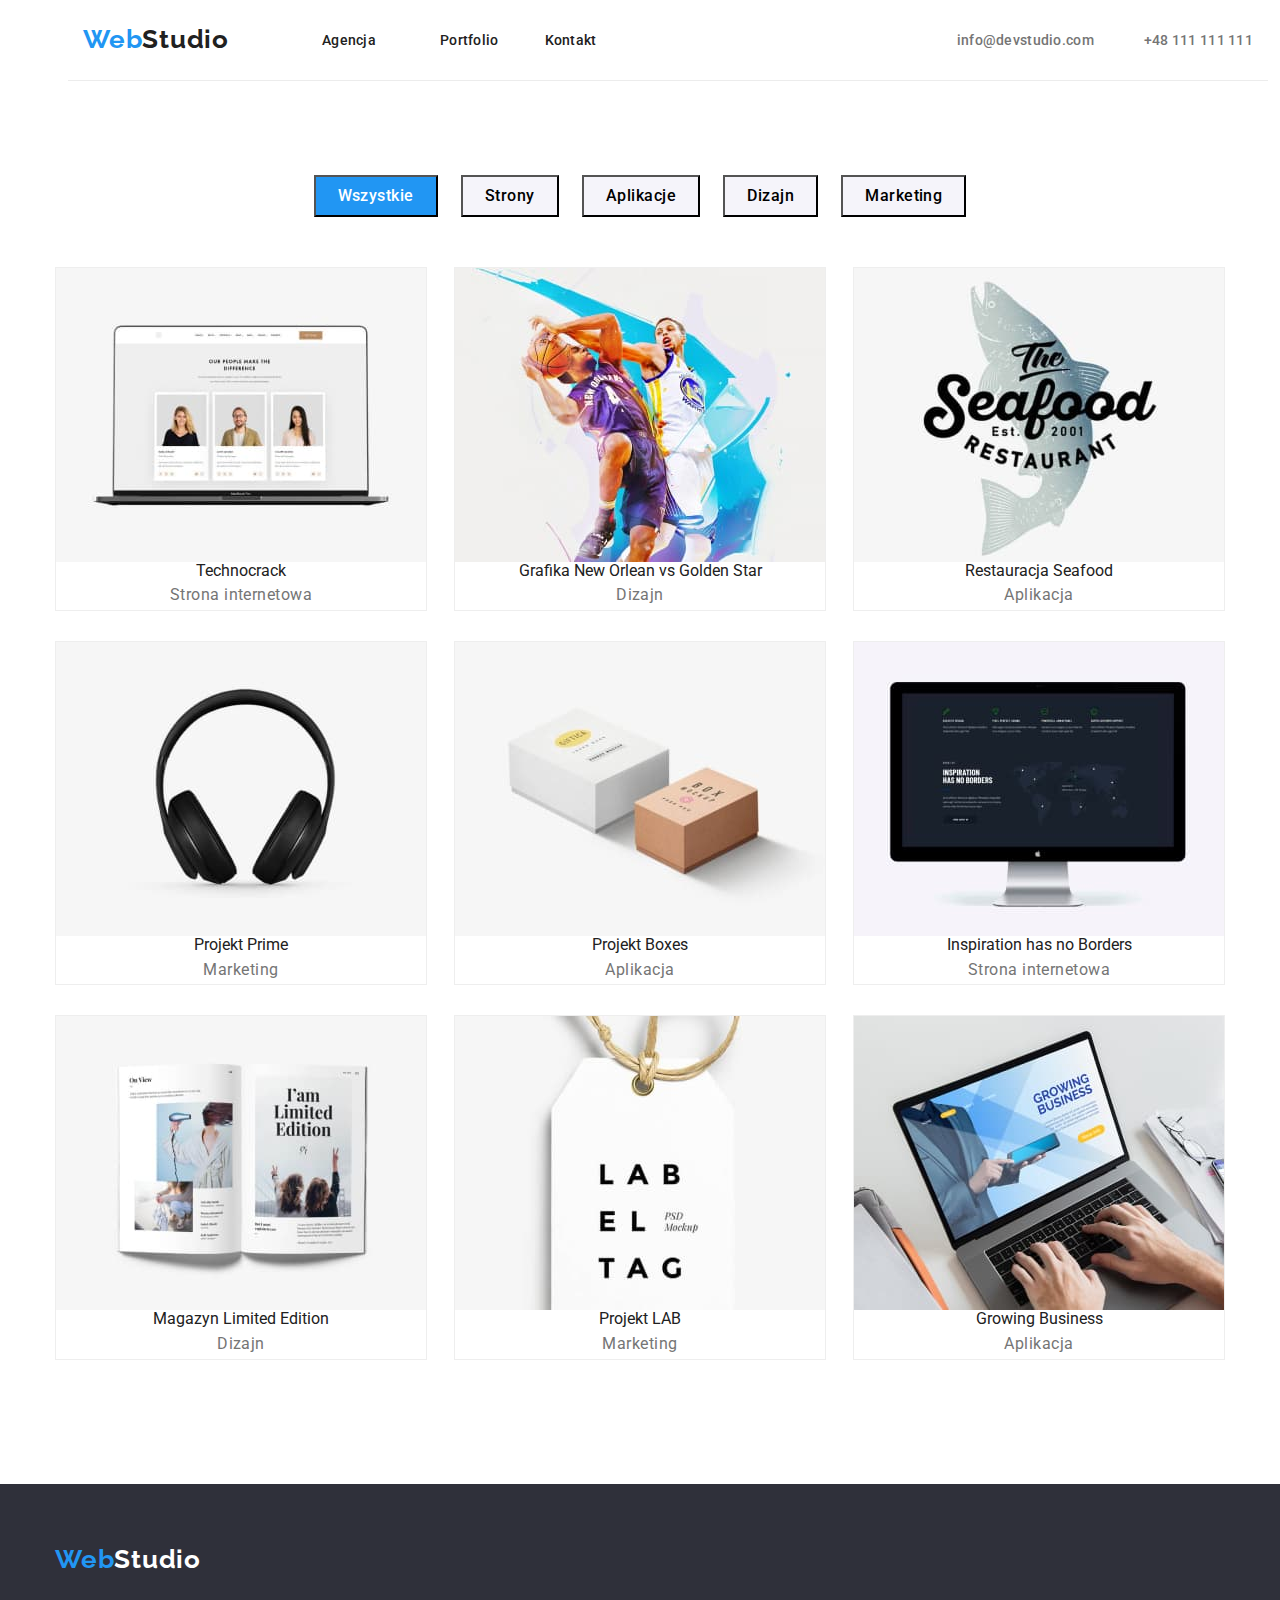
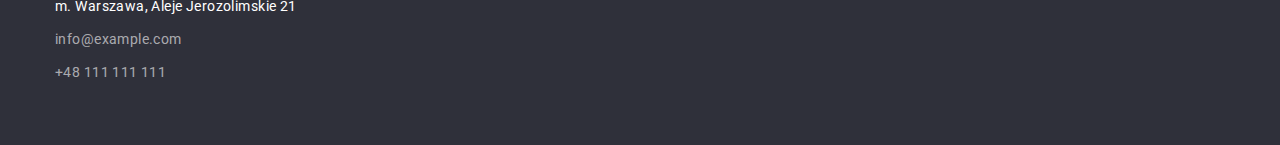
==== commit bb8ebffc: "1200" ====
--- a/portfolio.html
+++ b/portfolio.html
@@ -58,30 +58,29 @@
       <main>
         <!-- FILTERS -->
         <section class="portfolio section">
-          <div class="filters container">
+          <div class="portfolio container">
             <ul class="filters-list">
               <li class="filters-list-item">
-                <button class="filter-btn active-btn" type="button">
+                <button class="filter-btn active-btn wsz" type="button">
                   Wszystkie
                 </button>
               </li>
               <li class="filters-list-item">
-                <button class="filter-btn" type="button">Strony</button>
-              </li>
-              <li class="filters-list-item">
-                <button class="filter-btn" type="button">Aplikacje</button>
-              </li>
-              <li class="filters-list-item">
-                <button class="filter-btn" type="button">Dizajn</button>
-              </li>
-              <li class="filters-list-item">
-                <button class="filter-btn" type="button">Marketing</button>
-              </li>
-            </ul>
-          </div>
+                <button class="filter-btn str" type="button">Strony</button>
+              </li>
+              <li class="filters-list-item">
+                <button class="filter-btn apl" type="button">Aplikacje</button>
+              </li>
+              <li class="filters-list-item">
+                <button class="filter-btn diz" type="button">Dizajn</button>
+              </li>
+              <li class="filters-list-item">
+                <button class="filter-btn mar" type="button">Marketing</button>
+              </li>
+            </ul>
+                    
+          <!-- EXAMPLES -->
           
-          <!-- EXAMPLES -->
-          <div class="examples container">
             <ul class="examples-list">
               <li class="examples-list-item">
                 <img
--- a/css/styles.css
+++ b/css/styles.css
@@ -63,8 +63,10 @@
 }
 
 .container {
-  width: 1600px;
-  padding: 0 215px;
+  width: 1200px;
+  padding: 0 15px;
+  margin-left: auto;
+  margin-right: auto;
 }
 
 /* ======= END COMPONENTS ======= */
@@ -74,7 +76,7 @@
 /* ======= <HEADER> (MENU NAVIGATION) ======= */
 
 .main-page {
-  width: 1600px;
+  /* width: 1600px; */
 }
 
 .header .container {
@@ -388,14 +390,28 @@
 
 /* =======  FILTERS  ======= */
 
+.portfolio.container {
+  display: flex;
+  flex-direction: column;
+  justify-content: center;
+  align-items: center;
+}
+
 .filters-list {
   display: flex;
-  justify-content: center;
+  justify-content: space-between;
+  width: 653px;
+  margin-bottom: 50px;
 }
 
 .filter-btn {
   background-color: var(--background-color-gray);
   cursor: pointer;
+  font-weight: 500;
+  font-size: 16px;
+  line-height: 1.62;
+  letter-spacing: 0.03em;
+  padding: 6px 22px;  
 }
 
 .filter-btn:hover,
@@ -405,6 +421,10 @@
   background-color: var(--blue-color);
 }
 
+
+}
+
+
 .examples-list-title {
   font-weight: 700;
   font-size: 18px;
@@ -437,4 +457,10 @@
 
 .examples-list-category {
     text-align: center;
+}
+
+.examples-list-item {
+  border: 1px solid #eee;
+  margin-bottom: 30px;
+
 }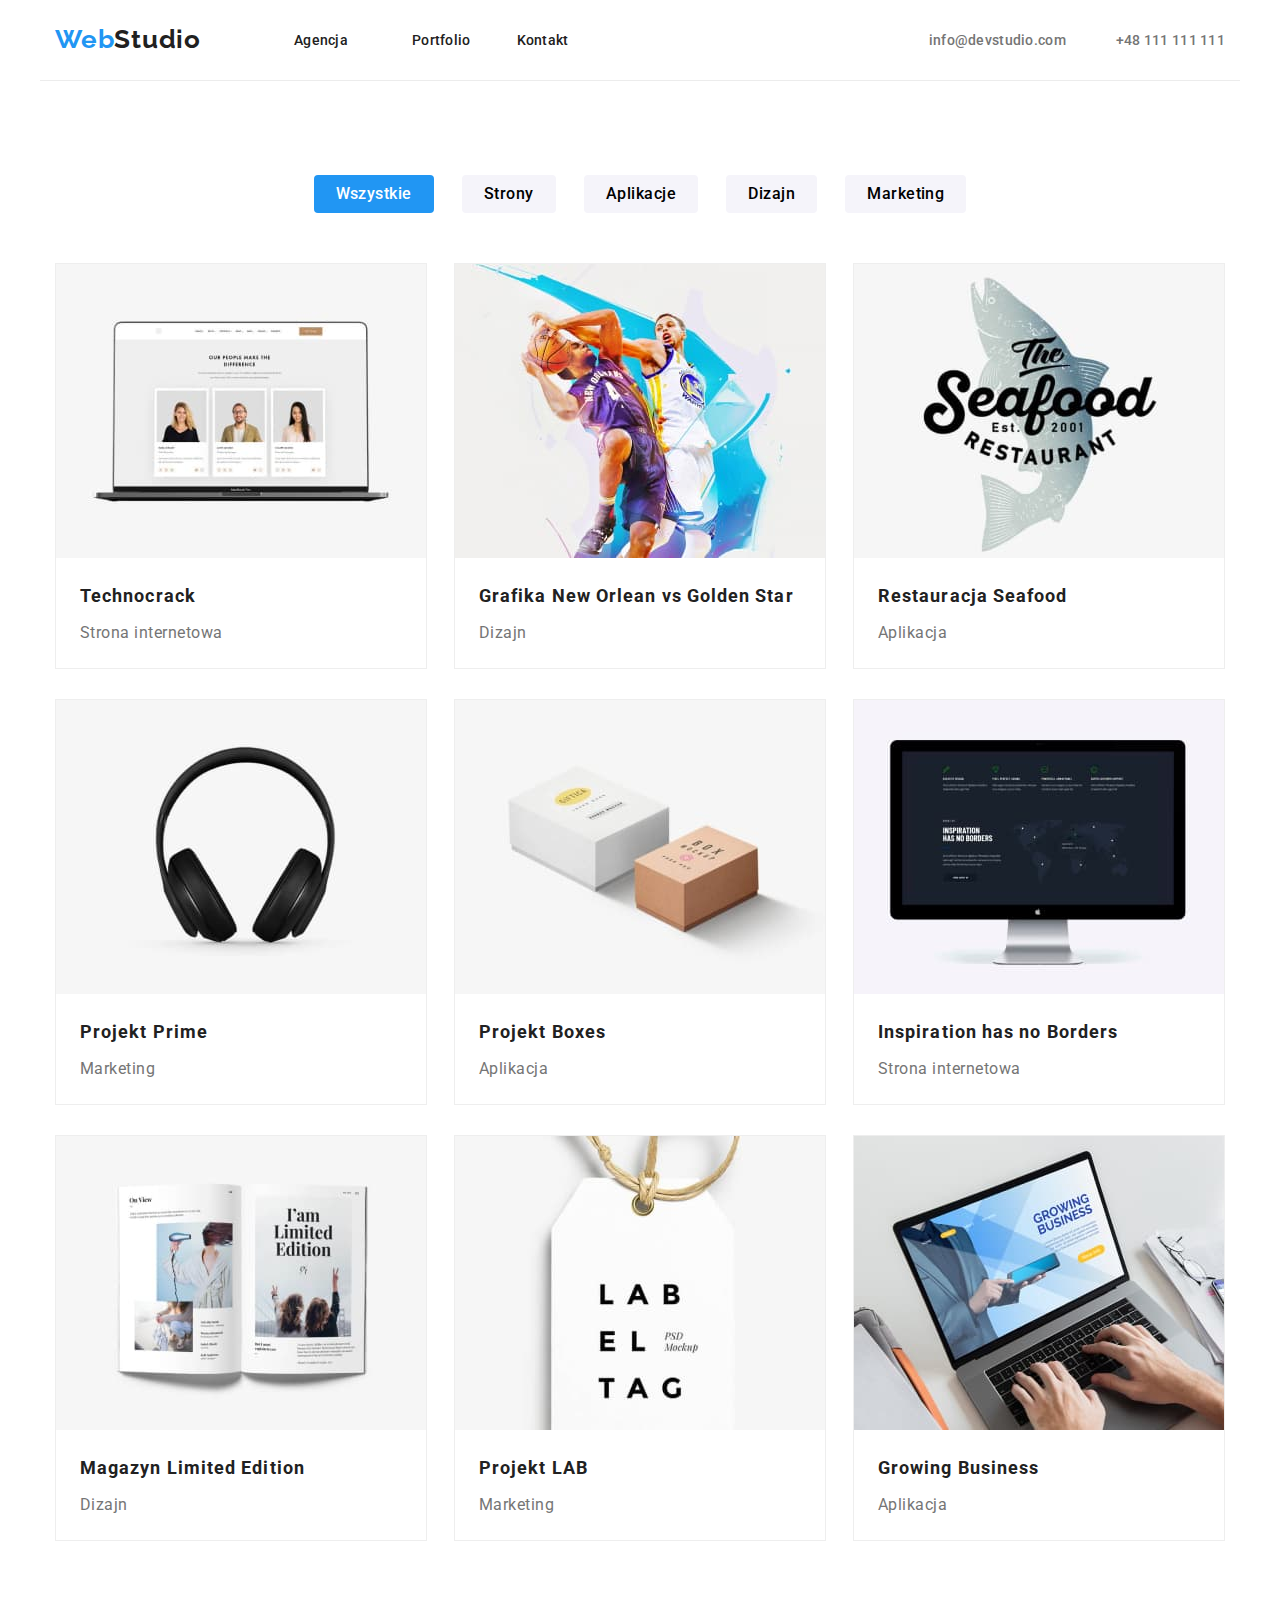
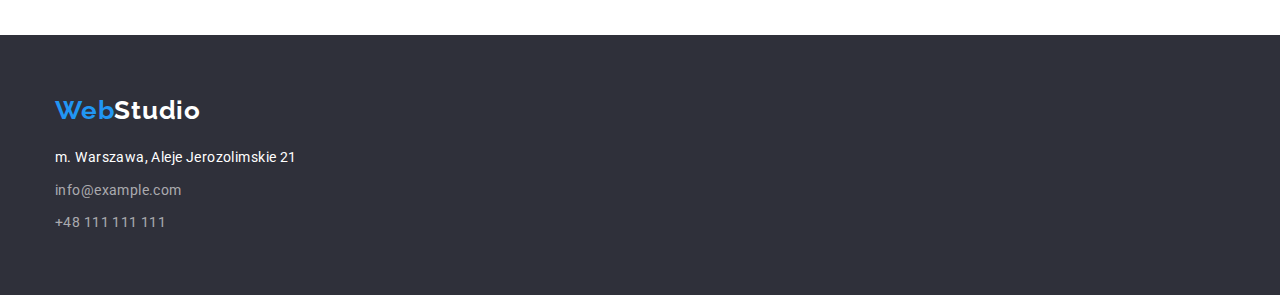
==== commit 238742ff: "portfolio done" ====
--- a/portfolio.html
+++ b/portfolio.html
@@ -5,9 +5,9 @@
     <meta http-equiv="X-UA-Compatible" content="IE=edge" />
     <meta name="viewport" content="width=device-width, initial-scale=1.0" />
     <title>Portfolio</title>
-     <link
-    rel="stylesheet"
-    href="https://cdnjs.cloudflare.com/ajax/libs/modern-normalize/1.0.0/modern-normalize.min.css"
+    <link
+      rel="stylesheet"
+      href="https://cdnjs.cloudflare.com/ajax/libs/modern-normalize/1.0.0/modern-normalize.min.css"
     />
     <link rel="stylesheet" href="./css/styles.css" />
     <link rel="preconnect" href="https://fonts.gstatic.com" />
@@ -18,207 +18,205 @@
   </head>
 
   <body>
-    <div class="main-page">
-      <!-- <HEADER> (MENU NAVIGATION) -->
-      <header class="header">
-        <div class="container">    
-          <nav class="menu-navigation">
-            <a class="logo-link" href="./index.html"
-              ><span class="logo-blue">Web</span>Studio
+    <!-- <HEADER> (MENU NAVIGATION) -->
+    <header class="header">
+      <div class="container">
+        <nav class="menu-navigation">
+          <a class="logo-link" href="./index.html"
+            ><span class="logo-blue">Web</span>Studio
+          </a>
+          <ul class="menu-navigation-list">
+            <li class="menu-navigation-list-item">
+              <a class="menu-navigation-list-link" href="#">Agencja</a>
+            </li>
+            <li class="menu-navigation-list-item">
+              <a class="menu-navigation-list-link" href="./portfolio.html"
+                >Portfolio
+              </a>
+            </li>
+            <li class="menu-navigation-list-item">
+              <a class="menu-navigation-list-link" href="#">Kontakt</a>
+            </li>
+          </ul>
+        </nav>
+        <ul class="menu-contacts-list">
+          <li class="menu-contacts-list-item">
+            <a class="menu-contacts-list-link" href="mailto:info@devstudio.com"
+              >info@devstudio.com
             </a>
-            <ul class="menu-navigation-list">
-              <li class="menu-navigation-list-item">
-                <a class="menu-navigation-list-link" href="#">Agencja</a>
-              </li>
-              <li class="menu-navigation-list-item">
-                <a class="menu-navigation-list-link" href="./portfolio.html"
-                  >Portfolio
-                </a>
-              </li>
-              <li class="menu-navigation-list-item">
-                <a class="menu-navigation-list-link" href="#">Kontakt</a>
-              </li>
-            </ul>
-          </nav>
-          <ul class="menu-contacts-list">
-            <li class="menu-contacts-list-item">
-              <a class="menu-contacts-list-link" href="mailto:info@devstudio.com"
-                >info@devstudio.com
-              </a>
-            </li>
-            <li class="menu-contacts-list-item">
-              <a class="menu-contacts-list-link" href="tel:+48111111111"
-                >+48 111 111 111
-              </a>
+          </li>
+          <li class="menu-contacts-list-item">
+            <a class="menu-contacts-list-link" href="tel:+48111111111"
+              >+48 111 111 111
+            </a>
+          </li>
+        </ul>
+      </div>
+    </header>
+
+    <main>
+      <!-- FILTERS -->
+      <section class="portfolio section">
+        <div class="portfolio container">
+          <ul class="filters-list">
+            <li class="filters-list-item">
+              <button class="filter-btn active-btn" type="button">
+                Wszystkie
+              </button>
+            </li>
+            <li class="filters-list-item">
+              <button class="filter-btn" type="button">Strony</button>
+            </li>
+            <li class="filters-list-item">
+              <button class="filter-btn" type="button">Aplikacje</button>
+            </li>
+            <li class="filters-list-item">
+              <button class="filter-btn" type="button">Dizajn</button>
+            </li>
+            <li class="filters-list-item">
+              <button class="filter-btn" type="button">Marketing</button>
+            </li>
+          </ul>
+
+          <!-- EXAMPLES -->
+
+          <ul class="examples-list">
+            <li class="examples-list-item">
+              <img
+                class="examples-list-photo"
+                src="./images/portfolio/portfolio-technocrack.jpg"
+                alt="strona internetowa z trzema postaciami"
+                width="370"
+                height="294"
+              />
+              <p class="examples-list-title">Technocrack</p>
+              <p class="examples-list-category">Strona internetowa</p>
+            </li>
+            <li class="examples-list-item">
+              <img
+                class="examples-list-photo"
+                src="./images/portfolio/portfolio-grafika.jpg"
+                alt="dwóch koszykarzy w powietrzu z piłką"
+                width="370"
+                height="294"
+              />
+              <p class="examples-list-title">
+                Grafika New Orlean vs Golden Star
+              </p>
+              <p class="examples-list-category">Dizajn</p>
+            </li>
+            <li class="examples-list-item">
+              <img
+                class="examples-list-photo"
+                src="./images/portfolio/portfolio-restauracja.jpg"
+                alt="szara ryba z logo restauracji"
+                width="370"
+                height="294"
+              />
+              <p class="examples-list-title">Restauracja Seafood</p>
+              <p class="examples-list-category">Aplikacja</p>
+            </li>
+            <li class="examples-list-item">
+              <img
+                class="examples-list-photo"
+                src="./images/portfolio/portfolio-prime.jpg"
+                alt="czarne słuchawki"
+                width="370"
+                height="294"
+              />
+              <p class="examples-list-title">Projekt Prime</p>
+              <p class="examples-list-category">Marketing</p>
+            </li>
+            <li class="examples-list-item">
+              <img
+                class="examples-list-photo"
+                src="./images/portfolio/portfolio-boxes.jpg"
+                alt="dwa prostokątne pudełka"
+                width="370"
+                height="294"
+              />
+              <p class="examples-list-title">Projekt Boxes</p>
+              <p class="examples-list-category">Aplikacja</p>
+            </li>
+            <li class="examples-list-item">
+              <img
+                class="examples-list-photo"
+                src="./images/portfolio/portfolio-inspiration.jpg"
+                alt="monitor z szarą mapą świata na czarnym tle"
+                width="370"
+                height="294"
+              />
+              <p class="examples-list-title">Inspiration has no Borders</p>
+              <p class="examples-list-category">Strona internetowa</p>
+            </li>
+            <li class="examples-list-item">
+              <img
+                class="examples-list-photo"
+                src="./images/portfolio/portfolio-magazyn.jpg"
+                alt="książka z artykułami"
+                width="370"
+                height="294"
+              />
+              <p class="examples-list-title">Magazyn Limited Edition</p>
+              <p class="examples-list-category">Dizajn</p>
+            </li>
+            <li class="examples-list-item">
+              <img
+                class="examples-list-photo"
+                src="./images/portfolio/portfolio-lab.jpg"
+                alt="biała etykieta ze sznurkiem"
+                width="370"
+                height="294"
+              />
+              <p class="examples-list-title">Projekt LAB</p>
+              <p class="examples-list-category">Marketing</p>
+            </li>
+            <li class="examples-list-item">
+              <img
+                class="examples-list-photo"
+                src="./images/portfolio/portfolio-growing.jpg"
+                alt="laptop pokazujązy fragment mężczyzny w garniturze"
+                width="370"
+                height="294"
+              />
+              <p class="examples-list-title">Growing Business</p>
+              <p class="examples-list-category">Aplikacja</p>
             </li>
           </ul>
         </div>
-      </header>
-
-      <main>
-        <!-- FILTERS -->
-        <section class="portfolio section">
-          <div class="portfolio container">
-            <ul class="filters-list">
-              <li class="filters-list-item">
-                <button class="filter-btn active-btn wsz" type="button">
-                  Wszystkie
-                </button>
-              </li>
-              <li class="filters-list-item">
-                <button class="filter-btn str" type="button">Strony</button>
-              </li>
-              <li class="filters-list-item">
-                <button class="filter-btn apl" type="button">Aplikacje</button>
-              </li>
-              <li class="filters-list-item">
-                <button class="filter-btn diz" type="button">Dizajn</button>
-              </li>
-              <li class="filters-list-item">
-                <button class="filter-btn mar" type="button">Marketing</button>
-              </li>
-            </ul>
-                    
-          <!-- EXAMPLES -->
-          
-            <ul class="examples-list">
-              <li class="examples-list-item">
-                <img
-                  class="examples-list-photo"
-                  src="./images/portfolio/portfolio-technocrack.jpg"
-                  alt="strona internetowa z trzema postaciami"
-                  width="370"
-                  height="294"
-                />
-                <p class="examples-list-title">Technocrack</p>
-                <p class="examples-list-category">Strona internetowa</p>
-              </li>
-              <li class="examples-list-item">
-                <img
-                  class="examples-list-photo"
-                  src="./images/portfolio/portfolio-grafika.jpg"
-                  alt="dwóch koszykarzy w powietrzu z piłką"
-                  width="370"
-                  height="294"
-                />
-                <p class="examples-list-title">
-                  Grafika New Orlean vs Golden Star
-                </p>
-                <p class="examples-list-category">Dizajn</p>
-              </li>
-              <li class="examples-list-item">
-                <img
-                  class="examples-list-photo"
-                  src="./images/portfolio/portfolio-restauracja.jpg"
-                  alt="szara ryba z logo restauracji"
-                  width="370"
-                  height="294"
-                />
-                <p class="examples-list-title">Restauracja Seafood</p>
-                <p class="examples-list-category">Aplikacja</p>
-              </li>
-              <li class="examples-list-item">
-                <img
-                  class="examples-list-photo"
-                  src="./images/portfolio/portfolio-prime.jpg"
-                  alt="czarne słuchawki"
-                  width="370"
-                  height="294"
-                />
-                <p class="examples-list-title">Projekt Prime</p>
-                <p class="examples-list-category">Marketing</p>
-              </li>
-              <li class="examples-list-item">
-                <img
-                  class="examples-list-photo"
-                  src="./images/portfolio/portfolio-boxes.jpg"
-                  alt="dwa prostokątne pudełka"
-                  width="370"
-                  height="294"
-                />
-                <p class="examples-list-title">Projekt Boxes</p>
-                <p class="examples-list-category">Aplikacja</p>
-              </li>
-              <li class="examples-list-item">
-                <img
-                  class="examples-list-photo"
-                  src="./images/portfolio/portfolio-inspiration.jpg"
-                  alt="monitor z szarą mapą świata na czarnym tle"
-                  width="370"
-                  height="294"
-                />
-                <p class="examples-list-title">Inspiration has no Borders</p>
-                <p class="examples-list-category">Strona internetowa</p>
-              </li>
-              <li class="examples-list-item">
-                <img
-                  class="examples-list-photo"
-                  src="./images/portfolio/portfolio-magazyn.jpg"
-                  alt="książka z artykułami"
-                  width="370"
-                  height="294"
-                />
-                <p class="examples-list-title">Magazyn Limited Edition</p>
-                <p class="examples-list-category">Dizajn</p>
-              </li>
-              <li class="examples-list-item">
-                <img
-                  class="examples-list-photo"
-                  src="./images/portfolio/portfolio-lab.jpg"
-                  alt="biała etykieta ze sznurkiem"
-                  width="370"
-                  height="294"
-                />
-                <p class="examples-list-title">Projekt LAB</p>
-                <p class="examples-list-category">Marketing</p>
-              </li>
-              <li class="examples-list-item">
-                <img
-                  class="examples-list-photo"
-                  src="./images/portfolio/portfolio-growing.jpg"
-                  alt="laptop pokazujązy fragment mężczyzny w garniturze"
-                  width="370"
-                  height="294"
-                />
-                <p class="examples-list-title">Growing Business</p>
-                <p class="examples-list-category">Aplikacja</p>
-              </li>
-            </ul>
-          </div>
-        </section>
-      </main>
-
-      <!-- CONTACT -->
-      <footer class="contact">
-        <div class="contact-container container">
-          <a class="logo-link-white" href="./index.html">
-            <span class="logo-blue">Web</span>Studio
-          </a>
-          <address class="address">
-            <ul class="address-list">
-              <li class="address-list-item">
-                <a
-                  class="address-list-link white"
-                  target="_blank"
-                  href="https://goo.gl/maps/rPz5dUSjKDYNv8CF8"
-                >
-                  m. Warszawa, Aleje Jerozolimskie 21
-                </a>
-              </li>
-              <li class="address-list-item">
-                <a class="address-list-link" href="mailto:info@example.com">
-                  info@example.com
-                </a>
-              </li>
-              <li class="address-list-item">
-                <a class="address-list-link" href="tel:+48111111111">
-                  +48 111 111 111
-                </a>
-              </li>
-            </ul>
-          </address>
-        </div>
-      </footer>
+      </section>
+    </main>
+
+    <!-- CONTACT -->
+    <footer class="contact">
+      <div class="contact-container container">
+        <a class="logo-link-white" href="./index.html">
+          <span class="logo-blue">Web</span>Studio
+        </a>
+        <address class="address">
+          <ul class="address-list">
+            <li class="address-list-item">
+              <a
+                class="address-list-link white"
+                target="_blank"
+                href="https://goo.gl/maps/rPz5dUSjKDYNv8CF8"
+              >
+                m. Warszawa, Aleje Jerozolimskie 21
+              </a>
+            </li>
+            <li class="address-list-item">
+              <a class="address-list-link" href="mailto:info@example.com">
+                info@example.com
+              </a>
+            </li>
+            <li class="address-list-item">
+              <a class="address-list-link" href="tel:+48111111111">
+                +48 111 111 111
+              </a>
+            </li>
+          </ul>
+        </address>
       </div>
+    </footer>
   </body>
 </html>
--- a/css/styles.css
+++ b/css/styles.css
@@ -75,15 +75,11 @@
 
 /* ======= <HEADER> (MENU NAVIGATION) ======= */
 
-.main-page {
-  /* width: 1600px; */
-}
-
 .header .container {
   display: flex;
   align-items: center;
   justify-content: space-between;
-  margin-right: 12px;
+  /* margin-right: 12px; */
   /* height: 80px; */
   border-bottom: 1px solid #ECECEC;
 }
@@ -151,7 +147,9 @@
 
 /* ======= <MAIN> (HEADER)  ======= */
 
-
+.background-header {
+  background-color: var(--background-color-dark);
+}
 
 .background-header .container {
   display: flex;
@@ -159,9 +157,9 @@
   justify-content: center;
   align-items: center;
   
-  background-color: var(--background-color-dark);
+/*   
   width: 1600px;
-  border: 1px solid #000;
+  border: 1px solid #000; */
 }
 
 .main-header {
@@ -177,6 +175,7 @@
 }
 
 .order-btn {
+  border: 0;
   width: 200px;
   background: #2196F3;
 
@@ -202,6 +201,10 @@
 
 /* ======= WHY US ======= */
 
+.why-us.section {
+  padding-bottom: 0;
+}
+
 .why-us .container {
   display: flex;
   /* justify-content: center; */
@@ -405,6 +408,7 @@
 }
 
 .filter-btn {
+  border: 0;
   background-color: var(--background-color-gray);
   cursor: pointer;
   font-weight: 500;
@@ -412,6 +416,7 @@
   line-height: 1.62;
   letter-spacing: 0.03em;
   padding: 6px 22px;  
+  border-radius: 4px;
 }
 
 .filter-btn:hover,
@@ -443,7 +448,7 @@
 
 
 /* =======  EXAMPLES  ======= */
-/* ======= END EXAMPLES ======= */
+
 
 .examples-list {
   display: flex;
@@ -452,15 +457,34 @@
 }
 
 .examples-list-title {
-  text-align: center;
+  padding-left: 24px;  
+  padding-bottom: 4px;
+  padding-top: 20px;
+  font-weight: 700;
+  font-size: 18px;
+  line-height: 2;
+  letter-spacing: 0.06em;
 }
 
 .examples-list-category {
-    text-align: center;
+  padding-left: 24px;
+  padding-bottom: 20px;
+  font-size: 16px;
+  line-height: 1.87;
+  letter-spacing: 0.03em;
+
+color: var(--gray-color);
 }
 
 .examples-list-item {
   border: 1px solid #eee;
   margin-bottom: 30px;
 
-}+}
+
+.examples-list-item:nth-child(n+7) {
+  margin-bottom: 0;
+}
+
+
+/* ======= END EXAMPLES ======= */